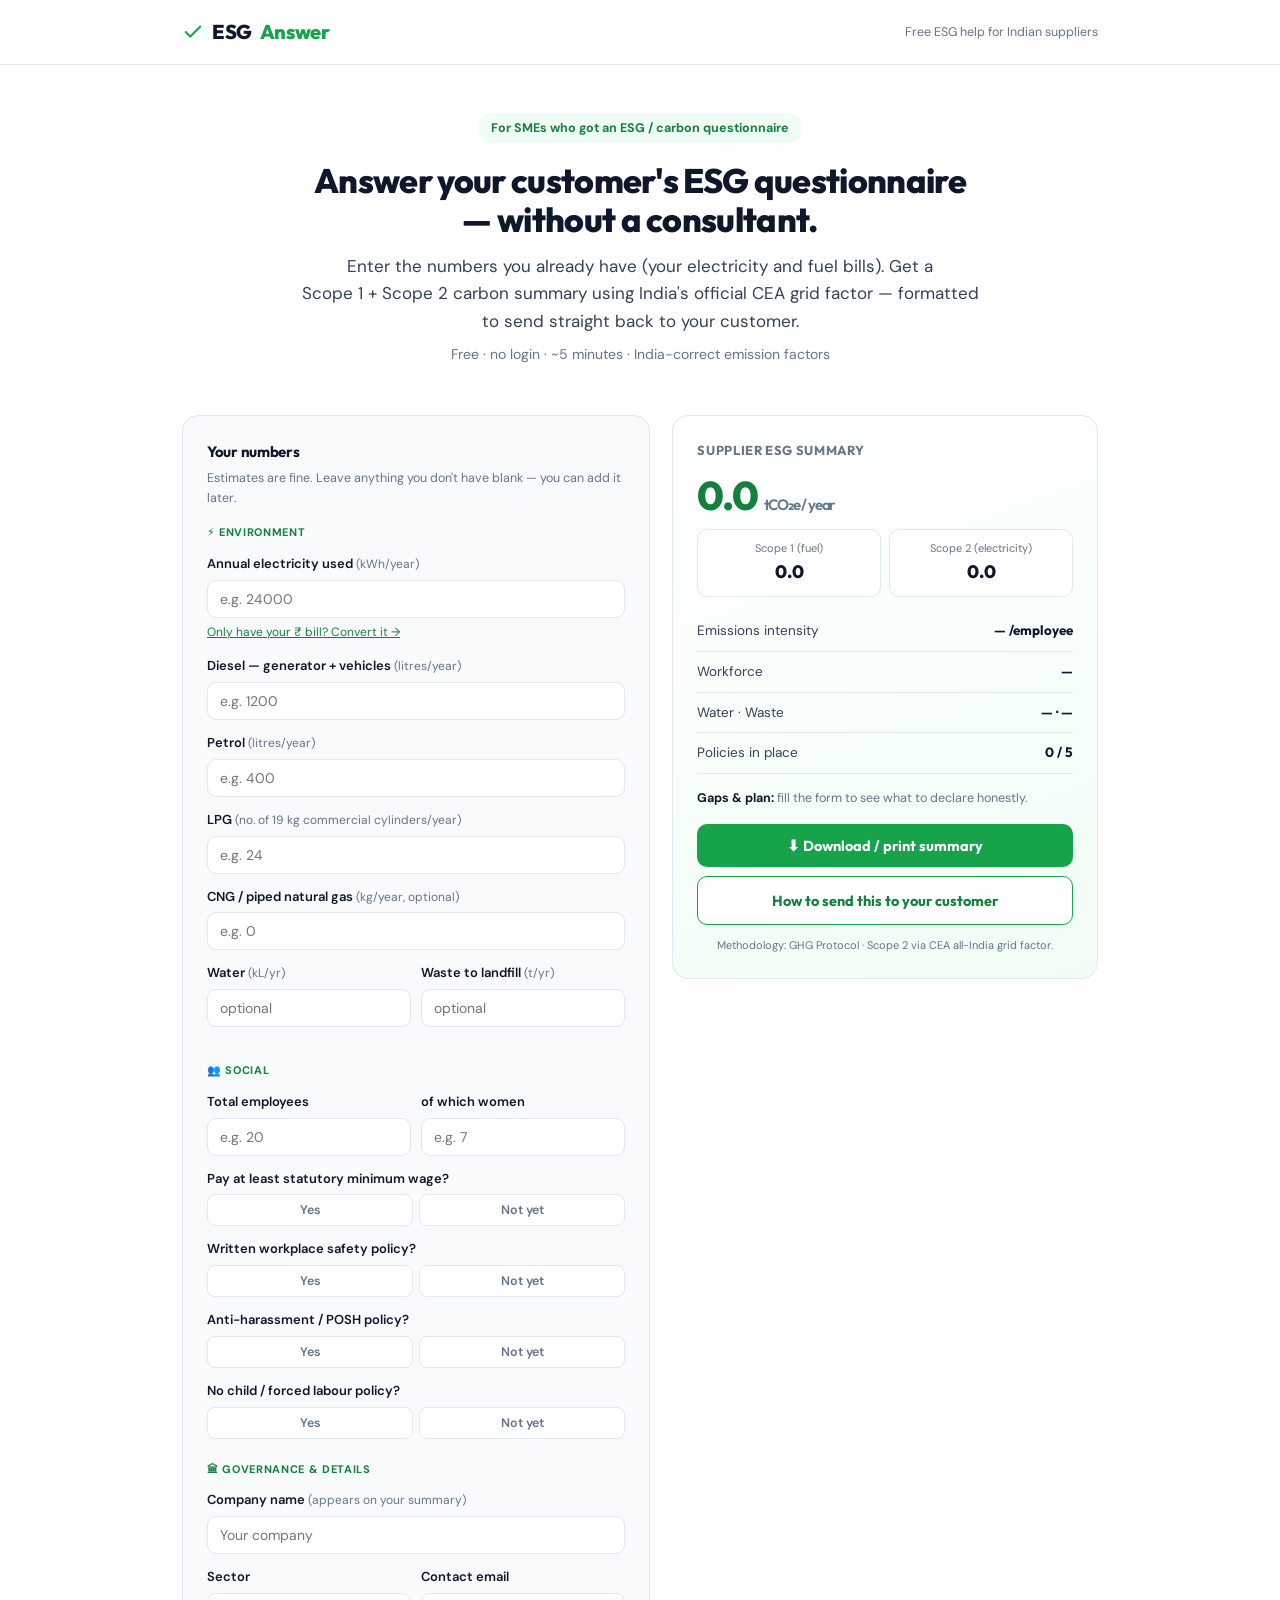
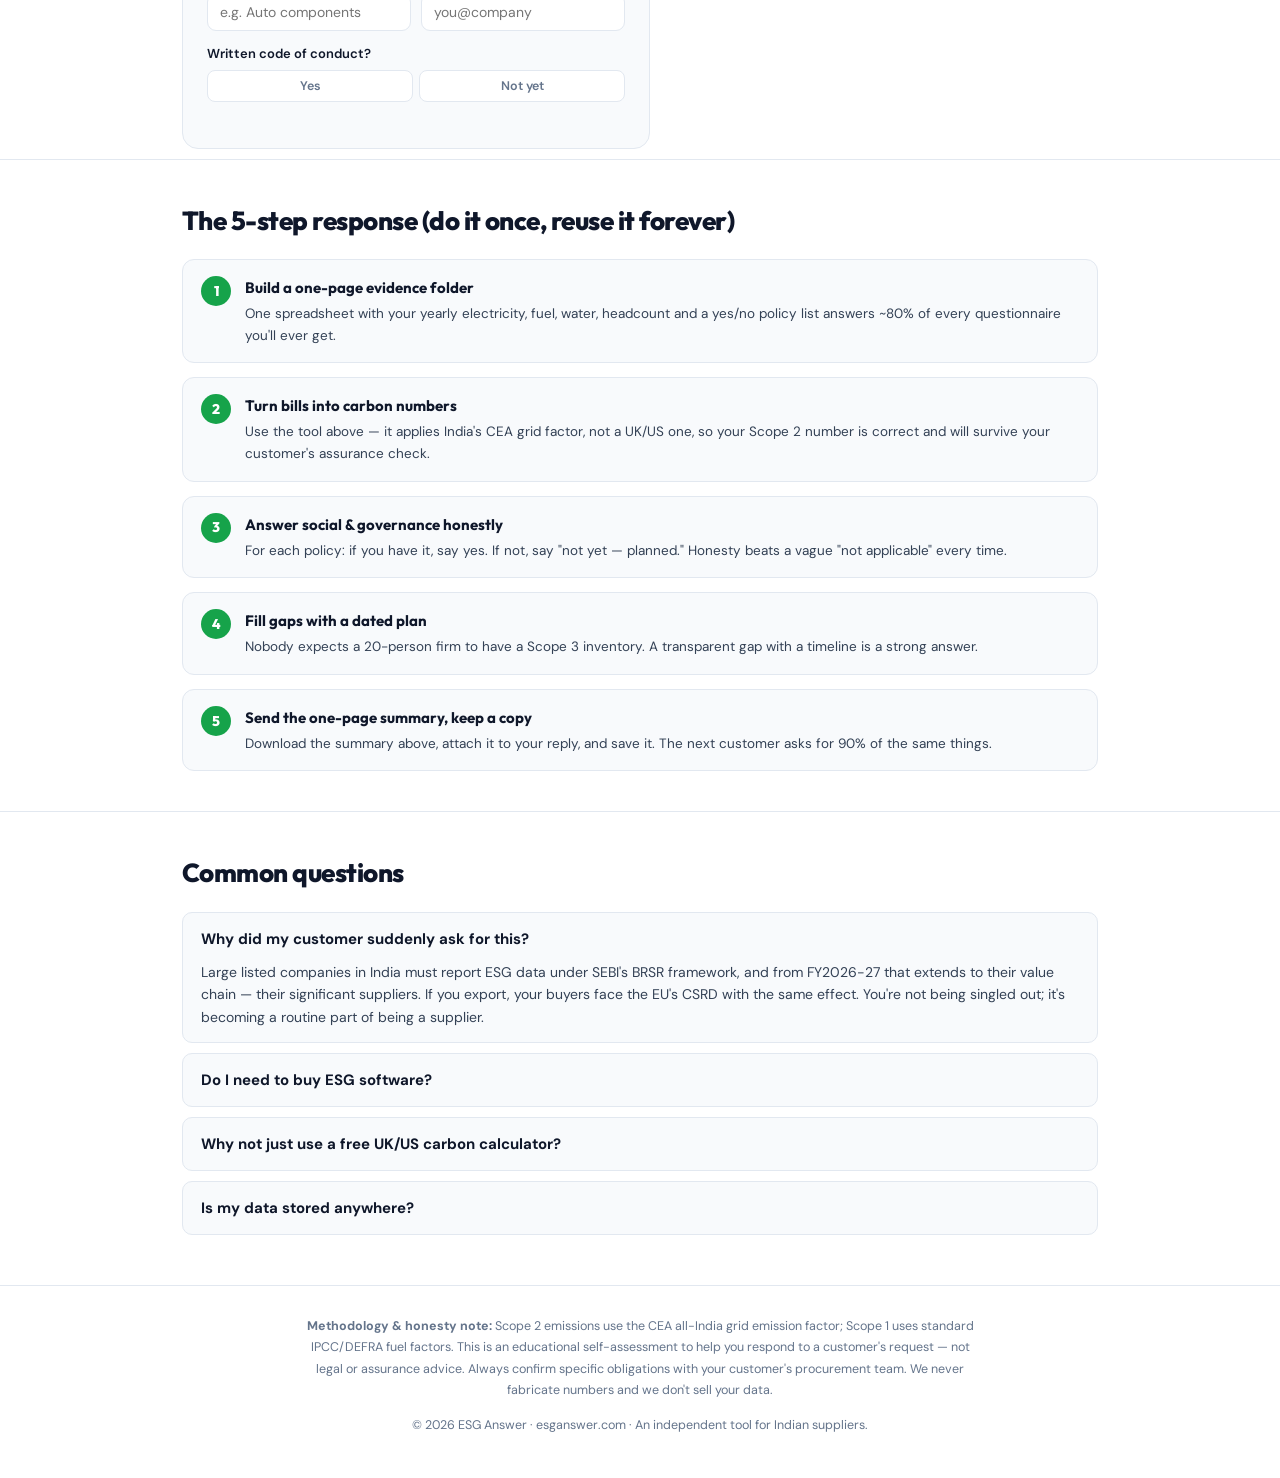
==== index.html @ 6f4e15c7 "Initial commit: Supplier ESG Self-Check tool + planning docs Self-contained static tool (index.html)" ====
<!DOCTYPE html>
<html lang="en">
<head>
<meta charset="UTF-8">
<meta name="viewport" content="width=device-width, initial-scale=1.0">
<title>Supplier ESG Self-Check — Free Carbon &amp; ESG Tool for Indian Suppliers | ESG Answer</title>
<meta name="description" content="Got an ESG questionnaire from a customer? Free tool for Indian SMEs: turn your electricity &amp; fuel bills into a Scope 1 + Scope 2 carbon summary using India's CEA grid factor — ready to send back. No login.">
<meta name="robots" content="index,follow">
<link rel="canonical" href="https://esganswer.com/">
<meta property="og:type" content="website">
<meta property="og:title" content="Supplier ESG Self-Check — free tool for Indian suppliers">
<meta property="og:description" content="Turn your bills into a customer-ready ESG/carbon summary in 5 minutes. India-correct factors.">
<meta property="og:url" content="https://esganswer.com/">
<link rel="preconnect" href="https://fonts.googleapis.com">
<link rel="preconnect" href="https://fonts.gstatic.com" crossorigin>
<link href="https://fonts.googleapis.com/css2?family=DM+Sans:wght@400;500;600;700&family=Outfit:wght@600;700;800&display=swap" rel="stylesheet">
<style>
:root{
  --green:#16a34a; --green-d:#15803d; --ink:#0f172a; --body:#334155; --muted:#64748b;
  --bg:#ffffff; --card:#f8fafc; --border:#e2e8f0; --green-light:#f0fdf4;
}
*{box-sizing:border-box}
body{margin:0;font-family:'DM Sans',system-ui,sans-serif;color:var(--body);background:var(--bg);line-height:1.6;-webkit-font-smoothing:antialiased}
h1,h2,h3,.brand{font-family:'Outfit',sans-serif;color:var(--ink);letter-spacing:-0.02em}
a{color:var(--green-d)}
.wrap{max-width:960px;margin:0 auto;padding:0 22px}

/* header */
header.site{border-bottom:1px solid var(--border);padding:16px 0;position:sticky;top:0;background:rgba(255,255,255,.92);backdrop-filter:blur(8px);z-index:10}
.site .wrap{display:flex;align-items:center;justify-content:space-between}
.brand{font-size:20px;font-weight:800;color:var(--ink);text-decoration:none;display:flex;align-items:center;gap:8px}
.brand svg{color:var(--green)}
.brand span{color:var(--green)}
.tagline{font-size:12.5px;color:var(--muted)}

/* hero */
.hero{padding:48px 0 12px;text-align:center}
.hero h1{font-size:34px;font-weight:800;line-height:1.15;margin:0 0 14px}
.hero p{font-size:17px;color:var(--body);max-width:680px;margin:0 auto 8px}
.hero .sub{font-size:14px;color:var(--muted)}
.pill{display:inline-block;background:var(--green-light);color:var(--green-d);font-size:12.5px;font-weight:700;padding:5px 13px;border-radius:99px;margin-bottom:18px}

/* calculator */
.calc{display:grid;grid-template-columns:1.1fr 1fr;gap:22px;margin:30px 0 10px;align-items:start}
.panel{background:var(--card);border:1px solid var(--border);border-radius:16px;padding:24px}
.panel h3{font-size:15px;font-weight:700;margin:0 0 4px}
.panel .hint{font-size:12.5px;color:var(--muted);margin:0 0 16px}
.fieldset{margin-bottom:22px}
.fieldset > .legend{font-size:11px;font-weight:700;text-transform:uppercase;letter-spacing:.06em;color:var(--green-d);margin-bottom:12px;display:flex;align-items:center;gap:7px}
.ig{margin-bottom:13px}
.ig label{display:block;font-size:13px;font-weight:600;color:var(--ink);margin-bottom:5px}
.ig .note{font-weight:400;color:var(--muted);font-size:12px}
.ig input[type=number],.ig input[type=text],.ig input[type=email],.ig select{width:100%;padding:9px 12px;border:1px solid var(--border);border-radius:9px;font-family:inherit;font-size:14px;background:#fff;color:var(--ink)}
.ig input:focus,.ig select:focus{outline:none;border-color:var(--green)}
.row2{display:grid;grid-template-columns:1fr 1fr;gap:10px}
.yn{display:flex;gap:6px}
.yn button{flex:1;padding:7px;border:1px solid var(--border);background:#fff;border-radius:8px;font-family:inherit;font-size:12.5px;font-weight:600;color:var(--muted);cursor:pointer}
.yn button.on{background:var(--green);border-color:var(--green);color:#fff}
.conv{font-size:12px;color:var(--green-d);cursor:pointer;text-decoration:underline;margin-top:4px;display:inline-block}
.conv-box{display:none;margin-top:8px;padding:11px;background:#fff;border:1px dashed var(--border);border-radius:9px}
.conv-box.open{display:block}

/* summary */
.summary{position:sticky;top:84px;background:linear-gradient(160deg,#ffffff,#f0fdf4);border:1px solid var(--border);border-radius:16px;padding:24px}
.summary h3{font-size:13px;text-transform:uppercase;letter-spacing:.05em;color:var(--muted);margin:0 0 14px;font-weight:700}
.big-num{font-family:'Outfit';font-size:40px;font-weight:800;color:var(--green-d);line-height:1;letter-spacing:-.03em}
.big-num small{font-size:15px;color:var(--muted);font-weight:600}
.sline{display:flex;justify-content:space-between;align-items:baseline;padding:9px 0;border-bottom:1px solid var(--border);font-size:13.5px}
.sline:last-of-type{border-bottom:none}
.sline .v{font-family:'Outfit';font-weight:700;color:var(--ink)}
.scope-split{display:flex;gap:8px;margin:14px 0}
.scope-split>div{flex:1;background:#fff;border:1px solid var(--border);border-radius:10px;padding:10px;text-align:center}
.scope-split .lab{font-size:11px;color:var(--muted)}
.scope-split .v{font-family:'Outfit';font-weight:800;font-size:18px;color:var(--ink)}
.btn{display:block;width:100%;text-align:center;padding:12px;background:var(--green);color:#fff;border:none;border-radius:10px;font-family:'Outfit';font-weight:700;font-size:14.5px;cursor:pointer;margin-top:16px;text-decoration:none}
.btn:hover{background:var(--green-d)}
.btn.secondary{background:#fff;color:var(--green-d);border:1px solid var(--green);margin-top:9px}
.gaps{margin-top:14px;font-size:12.5px;color:var(--muted)}
.gaps b{color:var(--ink)}

/* content sections */
section.block{padding:40px 0;border-top:1px solid var(--border)}
section.block h2{font-size:26px;font-weight:800;margin:0 0 18px}
.steps{display:grid;gap:14px}
.step{display:flex;gap:14px;background:var(--card);border:1px solid var(--border);border-radius:12px;padding:16px 18px}
.step .n{flex:none;width:30px;height:30px;border-radius:50%;background:var(--green);color:#fff;font-family:'Outfit';font-weight:800;display:flex;align-items:center;justify-content:center;font-size:14px}
.step h4{font-family:'Outfit';margin:0 0 3px;font-size:15px;color:var(--ink)}
.step p{margin:0;font-size:13.5px}
.faq details{border:1px solid var(--border);border-radius:10px;padding:14px 18px;margin-bottom:10px;background:var(--card)}
.faq summary{font-weight:700;color:var(--ink);cursor:pointer;font-size:15px;list-style:none}
.faq summary::-webkit-details-marker{display:none}
.faq details p{margin:10px 0 0;font-size:14px}
footer{border-top:1px solid var(--border);padding:30px 0;font-size:12.5px;color:var(--muted);text-align:center}
footer .method{max-width:680px;margin:0 auto 14px;line-height:1.7}

@media(max-width:780px){.calc{grid-template-columns:1fr}.summary{position:static}.hero h1{font-size:26px}}
@media print{
  header.site,.hero,.panel,section.block,footer .trustlinks,.btn{display:none!important}
  .summary{position:static;border:none;background:#fff;padding:0}
  body{font-size:12px}
}
</style>
<script type="application/ld+json">
{"@context":"https://schema.org","@type":"WebApplication","name":"Supplier ESG Self-Check","applicationCategory":"BusinessApplication","operatingSystem":"Web","offers":{"@type":"Offer","price":"0","priceCurrency":"INR"},"description":"Free tool for Indian SME suppliers to convert electricity and fuel use into a Scope 1 + Scope 2 carbon summary using India's CEA grid emission factor, formatted for BRSR value-chain and VSME questionnaires.","url":"https://esganswer.com/"}
</script>
<script type="application/ld+json">
{"@context":"https://schema.org","@type":"FAQPage","mainEntity":[
{"@type":"Question","name":"Why did my customer send me an ESG questionnaire?","acceptedAnswer":{"@type":"Answer","text":"Large listed companies in India must report ESG data under SEBI's BRSR framework, and from FY2026-27 this extends to their value chain — their major suppliers. Exporters face the same from EU CSRD rules. Your customer needs your data to complete their own report."}},
{"@type":"Question","name":"Do I need expensive software to respond?","acceptedAnswer":{"@type":"Answer","text":"No. Enterprise ESG platforms are built for the large company asking you, not for you answering. You need a few numbers from your bills, honest answers about your policies, and a clean one-page summary — which this free tool produces."}},
{"@type":"Question","name":"Why use an India-specific calculator?","acceptedAnswer":{"@type":"Answer","text":"India's electricity grid is roughly three times more carbon-intensive than the UK or US grid. Free Western calculators use their own grid factors and will understate your emissions by around 70 percent, producing a number your customer cannot use. This tool uses India's official CEA grid emission factor."}},
{"@type":"Question","name":"What if I do not have a policy the questionnaire asks for?","acceptedAnswer":{"@type":"Answer","text":"Say so honestly and add that you intend to create one. Procurement teams consistently rate a transparent 'not yet, but planned' above a vague 'not applicable'."}}
]}
</script>
</head>
<body>

<header class="site">
  <div class="wrap">
    <a href="/" class="brand">
      <svg width="22" height="22" viewBox="0 0 24 24" fill="none" stroke="currentColor" stroke-width="2.2" stroke-linecap="round" stroke-linejoin="round"><path d="M20 6 9 17l-5-5"/></svg>
      ESG<span>Answer</span>
    </a>
    <span class="tagline">Free ESG help for Indian suppliers</span>
  </div>
</header>

<main class="wrap">
  <div class="hero">
    <span class="pill">For SMEs who got an ESG / carbon questionnaire</span>
    <h1>Answer your customer's ESG questionnaire<br>— without a consultant.</h1>
    <p>Enter the numbers you already have (your electricity and fuel bills). Get a Scope&nbsp;1&nbsp;+&nbsp;Scope&nbsp;2 carbon summary using India's official CEA grid factor — formatted to send straight back to your customer.</p>
    <p class="sub">Free · no login · ~5 minutes · India-correct emission factors</p>
  </div>

  <div class="calc">
    <!-- INPUTS -->
    <div class="panel">
      <h3>Your numbers</h3>
      <p class="hint">Estimates are fine. Leave anything you don't have blank — you can add it later.</p>

      <div class="fieldset">
        <div class="legend">⚡ Environment</div>

        <div class="ig">
          <label>Annual electricity used <span class="note">(kWh/year)</span></label>
          <input type="number" id="elec" min="0" placeholder="e.g. 24000" oninput="calc()">
          <span class="conv" onclick="document.getElementById('elecConv').classList.toggle('open')">Only have your ₹ bill? Convert it →</span>
          <div class="conv-box" id="elecConv">
            <div class="row2">
              <div><label style="font-size:12px">Annual ₹ bill</label><input type="number" id="elecRs" min="0" placeholder="₹/year" oninput="convElec()"></div>
              <div><label style="font-size:12px">₹ per unit</label><input type="number" id="tariff" value="8" step="0.5" oninput="convElec()"></div>
            </div>
          </div>
        </div>

        <div class="ig"><label>Diesel — generator + vehicles <span class="note">(litres/year)</span></label><input type="number" id="diesel" min="0" placeholder="e.g. 1200" oninput="calc()"></div>
        <div class="ig"><label>Petrol <span class="note">(litres/year)</span></label><input type="number" id="petrol" min="0" placeholder="e.g. 400" oninput="calc()"></div>
        <div class="ig"><label>LPG <span class="note">(no. of 19&nbsp;kg commercial cylinders/year)</span></label><input type="number" id="lpgCyl" min="0" placeholder="e.g. 24" oninput="calc()"></div>
        <div class="ig"><label>CNG / piped natural gas <span class="note">(kg/year, optional)</span></label><input type="number" id="cng" min="0" placeholder="e.g. 0" oninput="calc()"></div>
        <div class="row2">
          <div class="ig"><label>Water <span class="note">(kL/yr)</span></label><input type="number" id="water" min="0" placeholder="optional" oninput="calc()"></div>
          <div class="ig"><label>Waste to landfill <span class="note">(t/yr)</span></label><input type="number" id="waste" min="0" placeholder="optional" oninput="calc()"></div>
        </div>
      </div>

      <div class="fieldset">
        <div class="legend">👥 Social</div>
        <div class="row2">
          <div class="ig"><label>Total employees</label><input type="number" id="emp" min="0" placeholder="e.g. 20" oninput="calc()"></div>
          <div class="ig"><label>of which women</label><input type="number" id="empW" min="0" placeholder="e.g. 7" oninput="calc()"></div>
        </div>
        <div class="ig"><label>Pay at least statutory minimum wage?</label><div class="yn" data-yn="minwage"><button type="button" data-v="1">Yes</button><button type="button" data-v="0">Not yet</button></div></div>
        <div class="ig"><label>Written workplace safety policy?</label><div class="yn" data-yn="safety"><button type="button" data-v="1">Yes</button><button type="button" data-v="0">Not yet</button></div></div>
        <div class="ig"><label>Anti-harassment / POSH policy?</label><div class="yn" data-yn="posh"><button type="button" data-v="1">Yes</button><button type="button" data-v="0">Not yet</button></div></div>
        <div class="ig"><label>No child / forced labour policy?</label><div class="yn" data-yn="child"><button type="button" data-v="1">Yes</button><button type="button" data-v="0">Not yet</button></div></div>
      </div>

      <div class="fieldset">
        <div class="legend">🏛 Governance &amp; details</div>
        <div class="ig"><label>Company name <span class="note">(appears on your summary)</span></label><input type="text" id="company" placeholder="Your company" oninput="calc()"></div>
        <div class="row2">
          <div class="ig"><label>Sector</label><input type="text" id="sector" placeholder="e.g. Auto components" oninput="calc()"></div>
          <div class="ig"><label>Contact email</label><input type="email" id="contact" placeholder="you@company" oninput="calc()"></div>
        </div>
        <div class="ig"><label>Written code of conduct?</label><div class="yn" data-yn="coc"><button type="button" data-v="1">Yes</button><button type="button" data-v="0">Not yet</button></div></div>
      </div>
    </div>

    <!-- SUMMARY -->
    <div class="summary" id="summaryCard">
      <h3>Supplier ESG Summary</h3>
      <div class="big-num"><span id="totalT">0.0</span> <small>tCO₂e / year</small></div>
      <div class="scope-split">
        <div><div class="lab">Scope 1 (fuel)</div><div class="v" id="s1">0.0</div></div>
        <div><div class="lab">Scope 2 (electricity)</div><div class="v" id="s2">0.0</div></div>
      </div>
      <div class="sline"><span>Emissions intensity</span><span class="v"><span id="intensity">—</span> /employee</span></div>
      <div class="sline"><span>Workforce</span><span class="v" id="wf">—</span></div>
      <div class="sline"><span>Water · Waste</span><span class="v" id="ww">—</span></div>
      <div class="sline"><span>Policies in place</span><span class="v" id="polcount">0 / 5</span></div>
      <div class="gaps" id="gapsBox"><b>Gaps &amp; plan:</b> fill the form to see what to declare honestly.</div>
      <button class="btn" onclick="window.print()">⬇ Download / print summary</button>
      <a class="btn secondary" href="#how">How to send this to your customer</a>
      <p style="font-size:11px;color:var(--muted);margin:12px 0 0;text-align:center">Methodology: GHG Protocol · Scope 2 via CEA all-India grid factor.</p>
    </div>
  </div>
</main>

<section class="block" id="how">
  <div class="wrap">
    <h2>The 5-step response (do it once, reuse it forever)</h2>
    <div class="steps">
      <div class="step"><div class="n">1</div><div><h4>Build a one-page evidence folder</h4><p>One spreadsheet with your yearly electricity, fuel, water, headcount and a yes/no policy list answers ~80% of every questionnaire you'll ever get.</p></div></div>
      <div class="step"><div class="n">2</div><div><h4>Turn bills into carbon numbers</h4><p>Use the tool above — it applies India's CEA grid factor, not a UK/US one, so your Scope 2 number is correct and will survive your customer's assurance check.</p></div></div>
      <div class="step"><div class="n">3</div><div><h4>Answer social &amp; governance honestly</h4><p>For each policy: if you have it, say yes. If not, say "not yet — planned." Honesty beats a vague "not applicable" every time.</p></div></div>
      <div class="step"><div class="n">4</div><div><h4>Fill gaps with a dated plan</h4><p>Nobody expects a 20-person firm to have a Scope 3 inventory. A transparent gap with a timeline is a strong answer.</p></div></div>
      <div class="step"><div class="n">5</div><div><h4>Send the one-page summary, keep a copy</h4><p>Download the summary above, attach it to your reply, and save it. The next customer asks for 90% of the same things.</p></div></div>
    </div>
  </div>
</section>

<section class="block">
  <div class="wrap faq">
    <h2>Common questions</h2>
    <details open><summary>Why did my customer suddenly ask for this?</summary><p>Large listed companies in India must report ESG data under SEBI's BRSR framework, and from FY2026-27 that extends to their value chain — their significant suppliers. If you export, your buyers face the EU's CSRD with the same effect. You're not being singled out; it's becoming a routine part of being a supplier.</p></details>
    <details><summary>Do I need to buy ESG software?</summary><p>No. The expensive platforms are built for the large company doing the asking. To <em>answer</em>, you need your real numbers, honest policy answers, and a clean summary — exactly what this free tool gives you.</p></details>
    <details><summary>Why not just use a free UK/US carbon calculator?</summary><p>India's grid is ~3× more carbon-intensive (~0.71 kg CO₂/kWh vs ~0.2). A Western tool understates your footprint by ~70% and gives your customer a number they can't use. This tool uses India's official CEA grid emission factor.</p></details>
    <details><summary>Is my data stored anywhere?</summary><p>No. Everything is calculated in your browser. Nothing you type here is sent to a server or saved.</p></details>
  </div>
</section>

<footer>
  <p class="method">
    <b>Methodology &amp; honesty note:</b> Scope&nbsp;2 emissions use the CEA all-India grid emission factor; Scope&nbsp;1 uses standard IPCC/DEFRA fuel factors. This is an educational self-assessment to help you respond to a customer's request — not legal or assurance advice. Always confirm specific obligations with your customer's procurement team. We never fabricate numbers and we don't sell your data.
  </p>
  <p>© 2026 ESG Answer · esganswer.com · An independent tool for Indian suppliers.</p>
</footer>

<script>
// ===== Emission factors (kg CO2e per unit) =====
// VERIFY before launch: update EF.elec to the exact CEA CO2 Baseline Database V21 (FY2024-25) value.
var EF = { elec:0.71, diesel:2.68, petrol:2.31, lpg:2.98, cng:2.69 };
var LPG_KG_PER_CYL = 19;

var YN = { minwage:null, safety:null, posh:null, child:null, coc:null };

// wire yes/no buttons
document.querySelectorAll('.yn').forEach(function(grp){
  var key = grp.getAttribute('data-yn');
  grp.querySelectorAll('button').forEach(function(b){
    b.addEventListener('click', function(){
      grp.querySelectorAll('button').forEach(function(x){x.classList.remove('on')});
      b.classList.add('on');
      YN[key] = b.getAttribute('data-v') === '1';
      calc();
    });
  });
});

function num(id){ var v = parseFloat(document.getElementById(id).value); return isNaN(v)||v<0 ? 0 : v; }
function fmt(n){ return n.toLocaleString('en-IN',{maximumFractionDigits:1,minimumFractionDigits:1}); }

function convElec(){
  var rs = num('elecRs'), tariff = parseFloat(document.getElementById('tariff').value)||8;
  if(rs>0){ document.getElementById('elec').value = Math.round(rs/tariff); }
  calc();
}

function calc(){
  var elec = num('elec');
  var diesel = num('diesel'), petrol = num('petrol');
  var lpg = num('lpgCyl')*LPG_KG_PER_CYL, cng = num('cng');
  var emp = num('emp'), empW = num('empW');
  var water = num('water'), waste = num('waste');

  var s2 = elec*EF.elec/1000;                       // tonnes
  var s1 = (diesel*EF.diesel + petrol*EF.petrol + lpg*EF.lpg + cng*EF.cng)/1000;
  var total = s1+s2;

  document.getElementById('s1').textContent = fmt(s1);
  document.getElementById('s2').textContent = fmt(s2);
  document.getElementById('totalT').textContent = fmt(total);
  document.getElementById('intensity').textContent = emp>0 ? fmt(total/emp) : '—';
  document.getElementById('wf').textContent = emp>0 ? (emp + (empW>0? ' ('+Math.round(empW/emp*100)+'% women)':'')) : '—';
  document.getElementById('ww').textContent = (water>0?water+' kL':'—') + ' · ' + (waste>0?waste+' t':'—');

  // policies
  var polKeys=['minwage','safety','posh','child','coc'];
  var yes = polKeys.filter(function(k){return YN[k]===true;}).length;
  document.getElementById('polcount').textContent = yes+' / 5';

  // gaps & plan — auto from "Not yet" answers
  var labels={minwage:'Confirm minimum-wage compliance',safety:'Workplace safety policy',posh:'Anti-harassment (POSH) policy',child:'No child/forced labour policy',coc:'Code of conduct'};
  var gaps = polKeys.filter(function(k){return YN[k]===false;}).map(function(k){return labels[k];});
  if(total>0 && emp>0) gaps.push('Scope 3 (supply-chain) emissions not yet measured');
  var g = document.getElementById('gapsBox');
  if(gaps.length){ g.innerHTML='<b>Gaps &amp; plan (declare honestly):</b> '+gaps.map(function(x){return x+' — <i>planned</i>';}).join('; ')+'.'; }
  else { g.innerHTML='<b>Gaps &amp; plan:</b> fill the form to see what to declare honestly.'; }
}
calc();
</script>
</body>
</html>
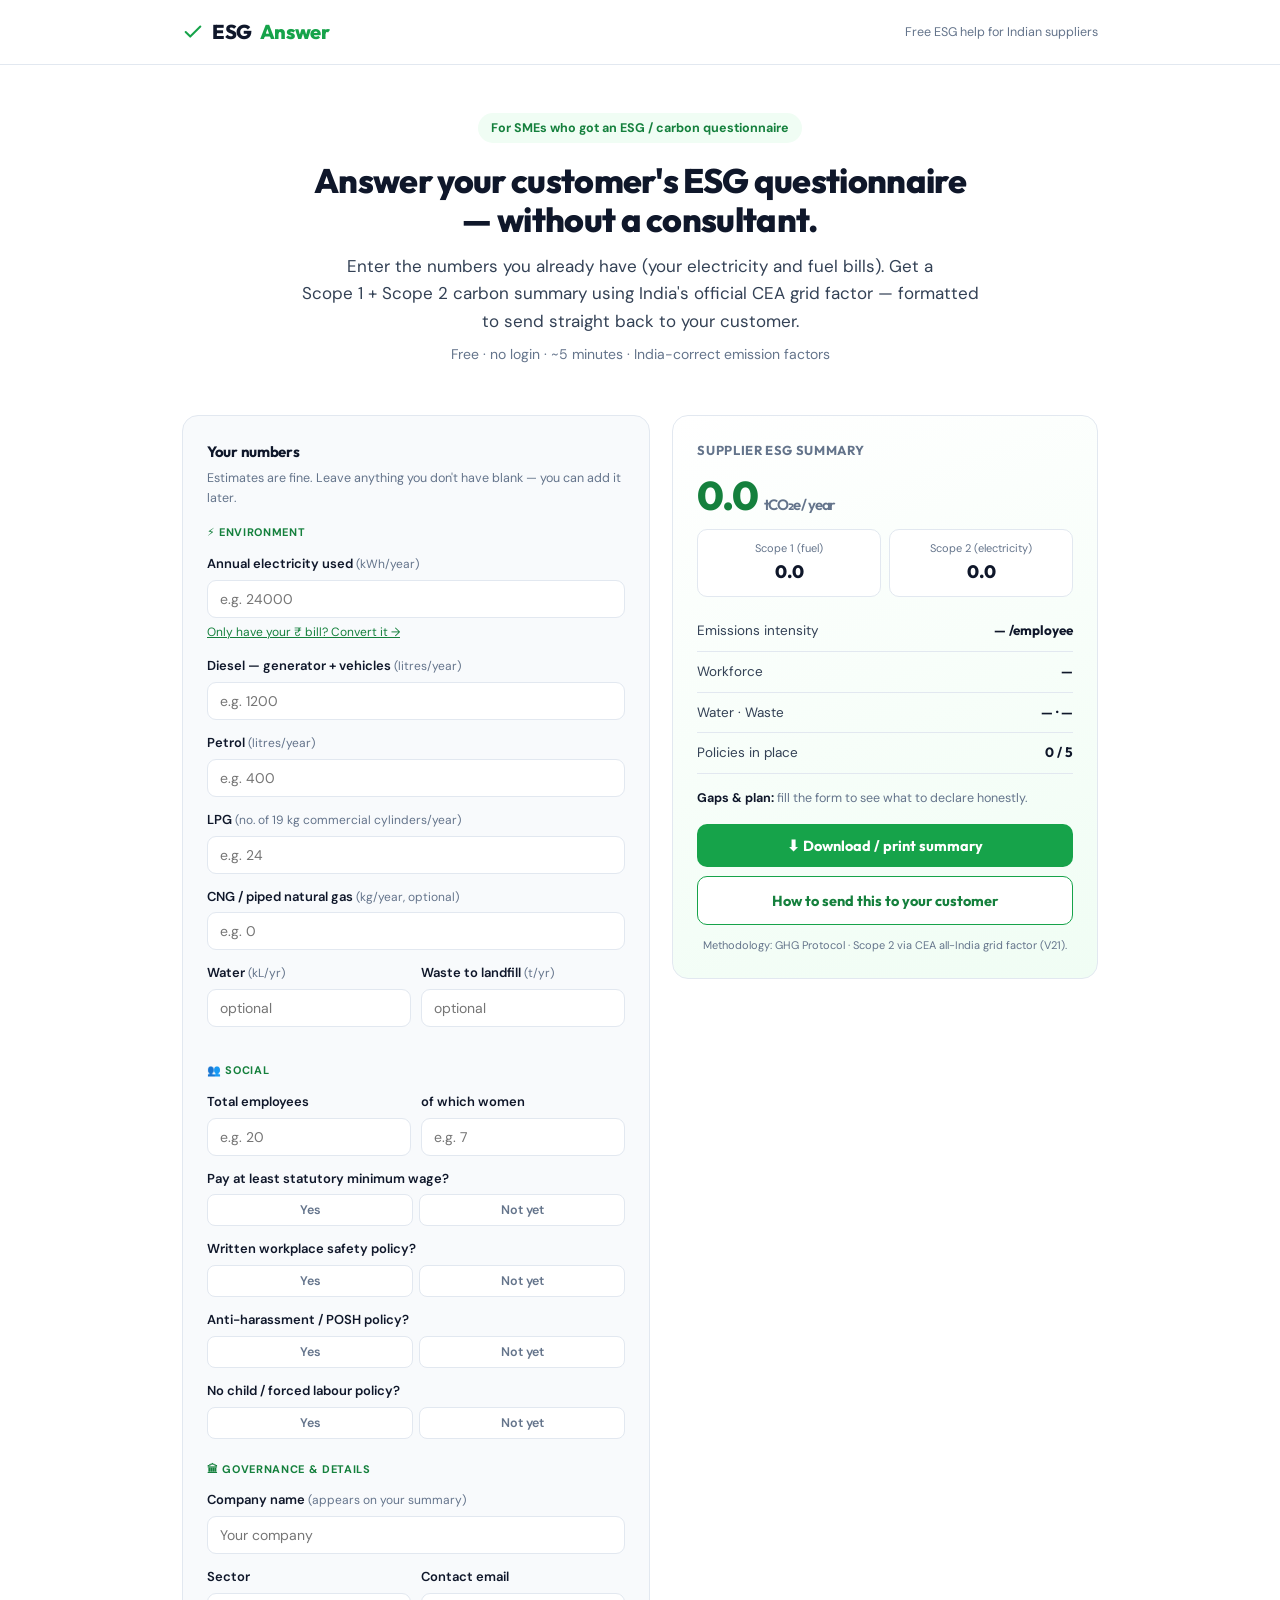
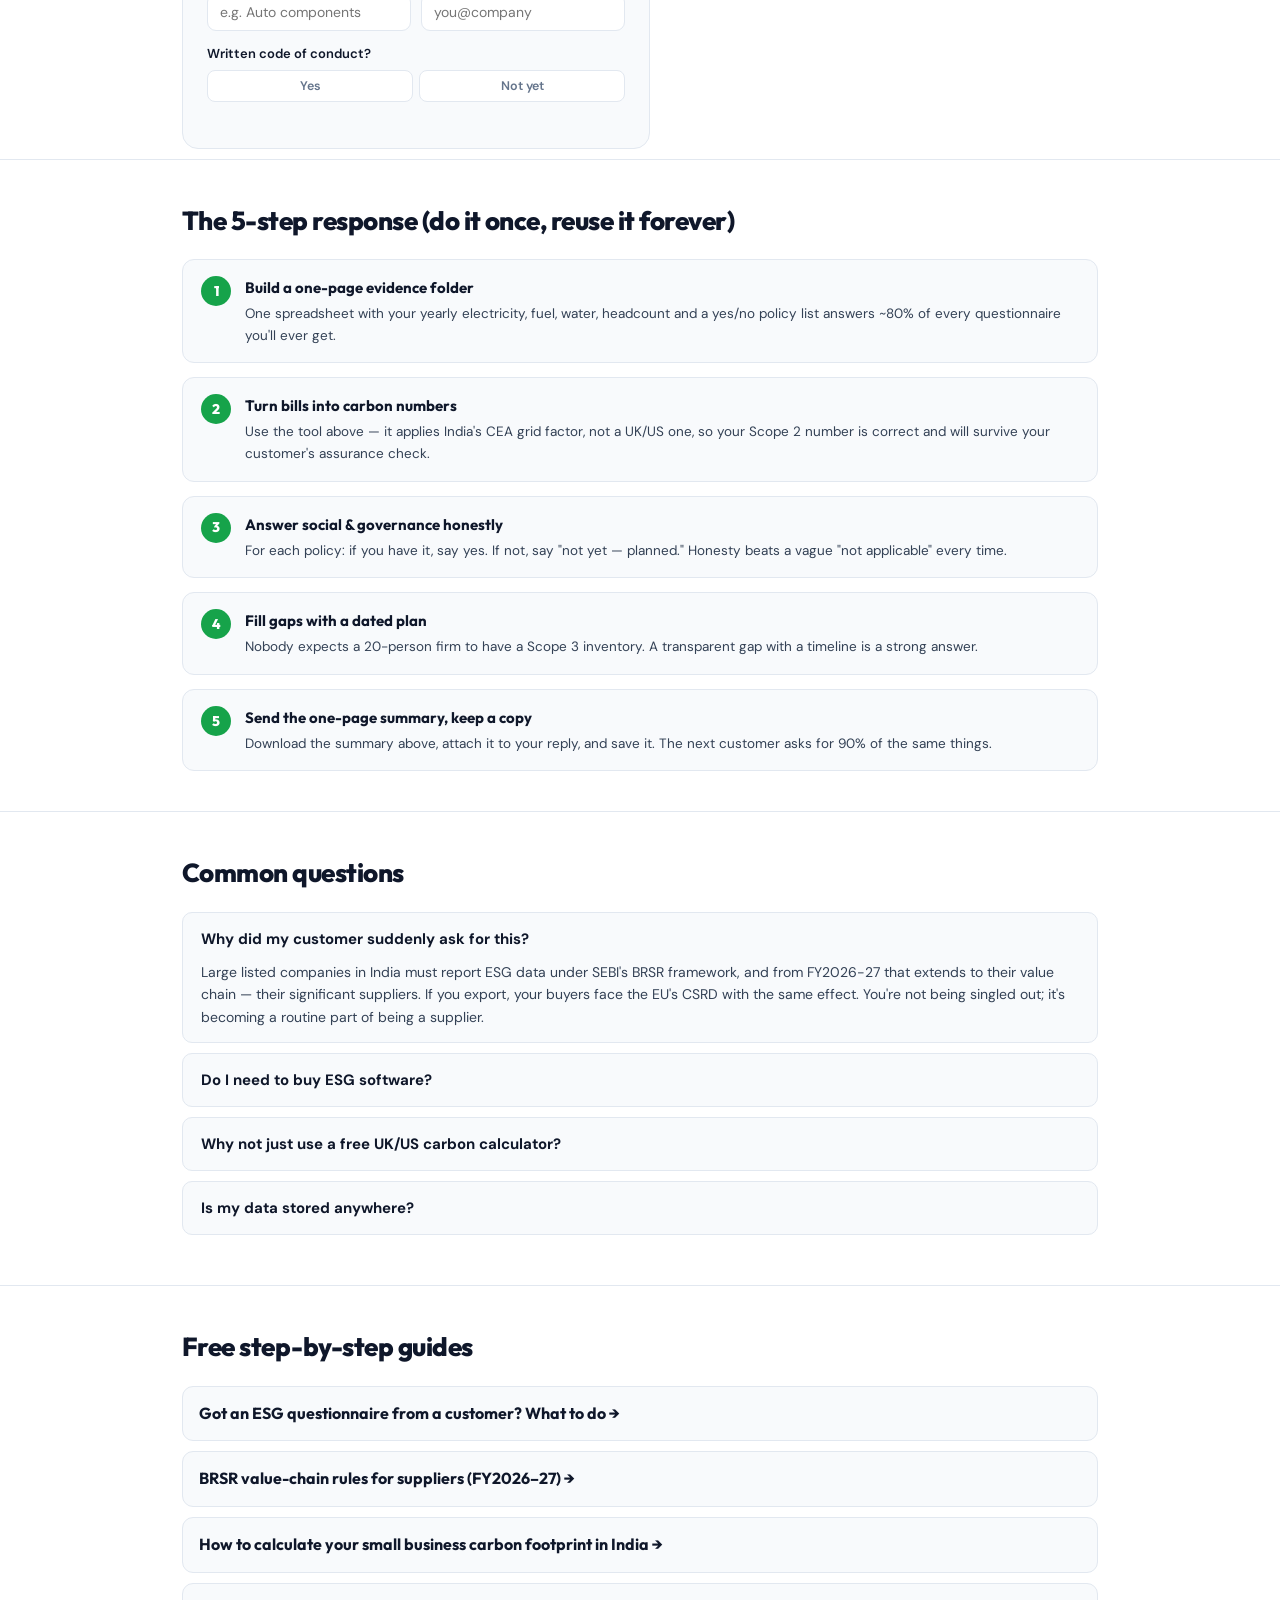
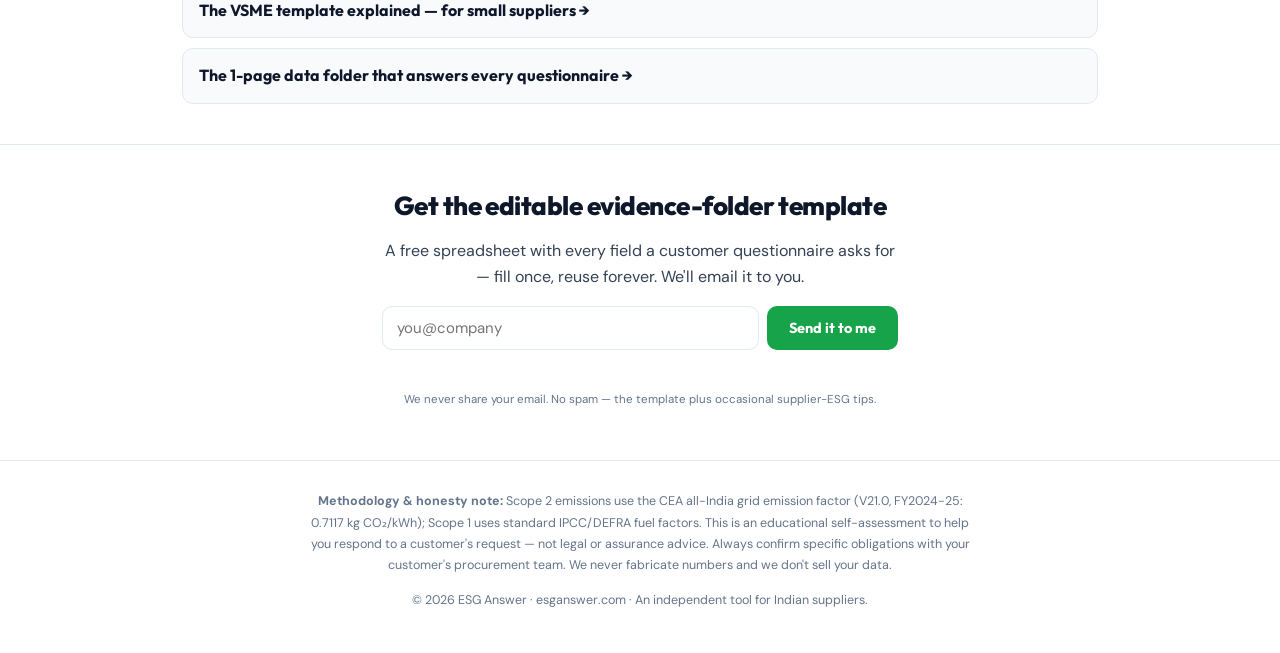
==== commit b52ac1cd: "Verify CEA factor + add 5-article content cluster, SEO, lead capture - Verified Scope 2 grid factor " ====
--- a/index.html
+++ b/index.html
@@ -201,7 +201,7 @@
       <div class="gaps" id="gapsBox"><b>Gaps &amp; plan:</b> fill the form to see what to declare honestly.</div>
       <button class="btn" onclick="window.print()">⬇ Download / print summary</button>
       <a class="btn secondary" href="#how">How to send this to your customer</a>
-      <p style="font-size:11px;color:var(--muted);margin:12px 0 0;text-align:center">Methodology: GHG Protocol · Scope 2 via CEA all-India grid factor.</p>
+      <p style="font-size:11px;color:var(--muted);margin:12px 0 0;text-align:center">Methodology: GHG Protocol · Scope 2 via CEA all-India grid factor (V21).</p>
     </div>
   </div>
 </main>
@@ -224,22 +224,50 @@
     <h2>Common questions</h2>
     <details open><summary>Why did my customer suddenly ask for this?</summary><p>Large listed companies in India must report ESG data under SEBI's BRSR framework, and from FY2026-27 that extends to their value chain — their significant suppliers. If you export, your buyers face the EU's CSRD with the same effect. You're not being singled out; it's becoming a routine part of being a supplier.</p></details>
     <details><summary>Do I need to buy ESG software?</summary><p>No. The expensive platforms are built for the large company doing the asking. To <em>answer</em>, you need your real numbers, honest policy answers, and a clean summary — exactly what this free tool gives you.</p></details>
-    <details><summary>Why not just use a free UK/US carbon calculator?</summary><p>India's grid is ~3× more carbon-intensive (~0.71 kg CO₂/kWh vs ~0.2). A Western tool understates your footprint by ~70% and gives your customer a number they can't use. This tool uses India's official CEA grid emission factor.</p></details>
+    <details><summary>Why not just use a free UK/US carbon calculator?</summary><p>India's grid is ~3× more carbon-intensive (0.7117 kg CO₂/kWh per CEA V21, vs ~0.2). A Western tool understates your footprint by ~70% and gives your customer a number they can't use. This tool uses India's official CEA grid emission factor.</p></details>
     <details><summary>Is my data stored anywhere?</summary><p>No. Everything is calculated in your browser. Nothing you type here is sent to a server or saved.</p></details>
+  </div>
+</section>
+
+<section class="block">
+  <div class="wrap">
+    <h2>Free step-by-step guides</h2>
+    <div style="display:grid;gap:10px;margin-top:6px">
+      <a href="/got-an-esg-questionnaire/" style="padding:14px 16px;background:var(--card);border:1px solid var(--border);border-radius:11px;text-decoration:none;color:var(--ink);font-family:'Outfit';font-weight:700">Got an ESG questionnaire from a customer? What to do →</a>
+      <a href="/brsr-value-chain-suppliers/" style="padding:14px 16px;background:var(--card);border:1px solid var(--border);border-radius:11px;text-decoration:none;color:var(--ink);font-family:'Outfit';font-weight:700">BRSR value-chain rules for suppliers (FY2026–27) →</a>
+      <a href="/calculate-carbon-footprint-small-business-india/" style="padding:14px 16px;background:var(--card);border:1px solid var(--border);border-radius:11px;text-decoration:none;color:var(--ink);font-family:'Outfit';font-weight:700">How to calculate your small business carbon footprint in India →</a>
+      <a href="/vsme-template-explained/" style="padding:14px 16px;background:var(--card);border:1px solid var(--border);border-radius:11px;text-decoration:none;color:var(--ink);font-family:'Outfit';font-weight:700">The VSME template explained — for small suppliers →</a>
+      <a href="/esg-evidence-folder-msme/" style="padding:14px 16px;background:var(--card);border:1px solid var(--border);border-radius:11px;text-decoration:none;color:var(--ink);font-family:'Outfit';font-weight:700">The 1-page data folder that answers every questionnaire →</a>
+    </div>
+  </div>
+</section>
+
+<section class="block" style="text-align:center">
+  <div class="wrap" style="max-width:560px">
+    <h2>Get the editable evidence-folder template</h2>
+    <p style="margin-top:-6px">A free spreadsheet with every field a customer questionnaire asks for — fill once, reuse forever. We'll email it to you.</p>
+    <form id="leadForm" onsubmit="return submitLead(event)" style="display:flex;gap:8px;justify-content:center;flex-wrap:wrap;margin-top:14px">
+      <input type="email" id="leadEmail" required placeholder="you@company" style="flex:1;min-width:220px;padding:11px 14px;border:1px solid var(--border);border-radius:10px;font-family:inherit;font-size:15px">
+      <button class="btn" type="submit" style="width:auto;margin:0;padding:11px 22px">Send it to me</button>
+    </form>
+    <p id="leadMsg" style="font-size:13px;color:var(--green-d);min-height:18px;margin-top:10px"></p>
+    <p style="font-size:11.5px;color:var(--muted)">We never share your email. No spam — the template plus occasional supplier-ESG tips.</p>
   </div>
 </section>
 
 <footer>
   <p class="method">
-    <b>Methodology &amp; honesty note:</b> Scope&nbsp;2 emissions use the CEA all-India grid emission factor; Scope&nbsp;1 uses standard IPCC/DEFRA fuel factors. This is an educational self-assessment to help you respond to a customer's request — not legal or assurance advice. Always confirm specific obligations with your customer's procurement team. We never fabricate numbers and we don't sell your data.
+    <b>Methodology &amp; honesty note:</b> Scope&nbsp;2 emissions use the CEA all-India grid emission factor (V21.0, FY2024-25: 0.7117 kg&nbsp;CO₂/kWh); Scope&nbsp;1 uses standard IPCC/DEFRA fuel factors. This is an educational self-assessment to help you respond to a customer's request — not legal or assurance advice. Always confirm specific obligations with your customer's procurement team. We never fabricate numbers and we don't sell your data.
   </p>
   <p>© 2026 ESG Answer · esganswer.com · An independent tool for Indian suppliers.</p>
 </footer>
 
 <script>
 // ===== Emission factors (kg CO2e per unit) =====
-// VERIFY before launch: update EF.elec to the exact CEA CO2 Baseline Database V21 (FY2024-25) value.
-var EF = { elec:0.71, diesel:2.68, petrol:2.31, lpg:2.98, cng:2.69 };
+// elec: CEA CO2 Baseline Database V21.0 (FY2024-25), all-India weighted-average grid EF
+//       = 0.7117 tCO2/MWh = 0.7117 kg CO2/kWh. Source: cea.nic.in (published Nov 2025).
+//       Update annually when CEA publishes the next version.
+var EF = { elec:0.7117, diesel:2.68, petrol:2.31, lpg:2.98, cng:2.69 };
 var LPG_KG_PER_CYL = 19;
 
 var YN = { minwage:null, safety:null, posh:null, child:null, coc:null };
@@ -298,6 +326,23 @@
   else { g.innerHTML='<b>Gaps &amp; plan:</b> fill the form to see what to declare honestly.'; }
 }
 calc();
+
+// ===== Email capture =====
+// TODO before launch: paste your Formspree / Netlify Forms endpoint below to actually
+// receive emails. Until then, entries are kept in localStorage only (nothing is sent).
+var FORM_ENDPOINT = "";
+function submitLead(e){
+  e.preventDefault();
+  var em = document.getElementById('leadEmail').value;
+  if(FORM_ENDPOINT){
+    fetch(FORM_ENDPOINT,{method:'POST',headers:{'Content-Type':'application/json'},body:JSON.stringify({email:em,source:'esganswer-template'})}).catch(function(){});
+  } else {
+    try{ localStorage.setItem('esg_lead', em); }catch(_){}
+  }
+  document.getElementById('leadMsg').textContent = "Thanks — we'll send the template to " + em + " shortly.";
+  document.getElementById('leadForm').reset();
+  return false;
+}
 </script>
 </body>
 </html>
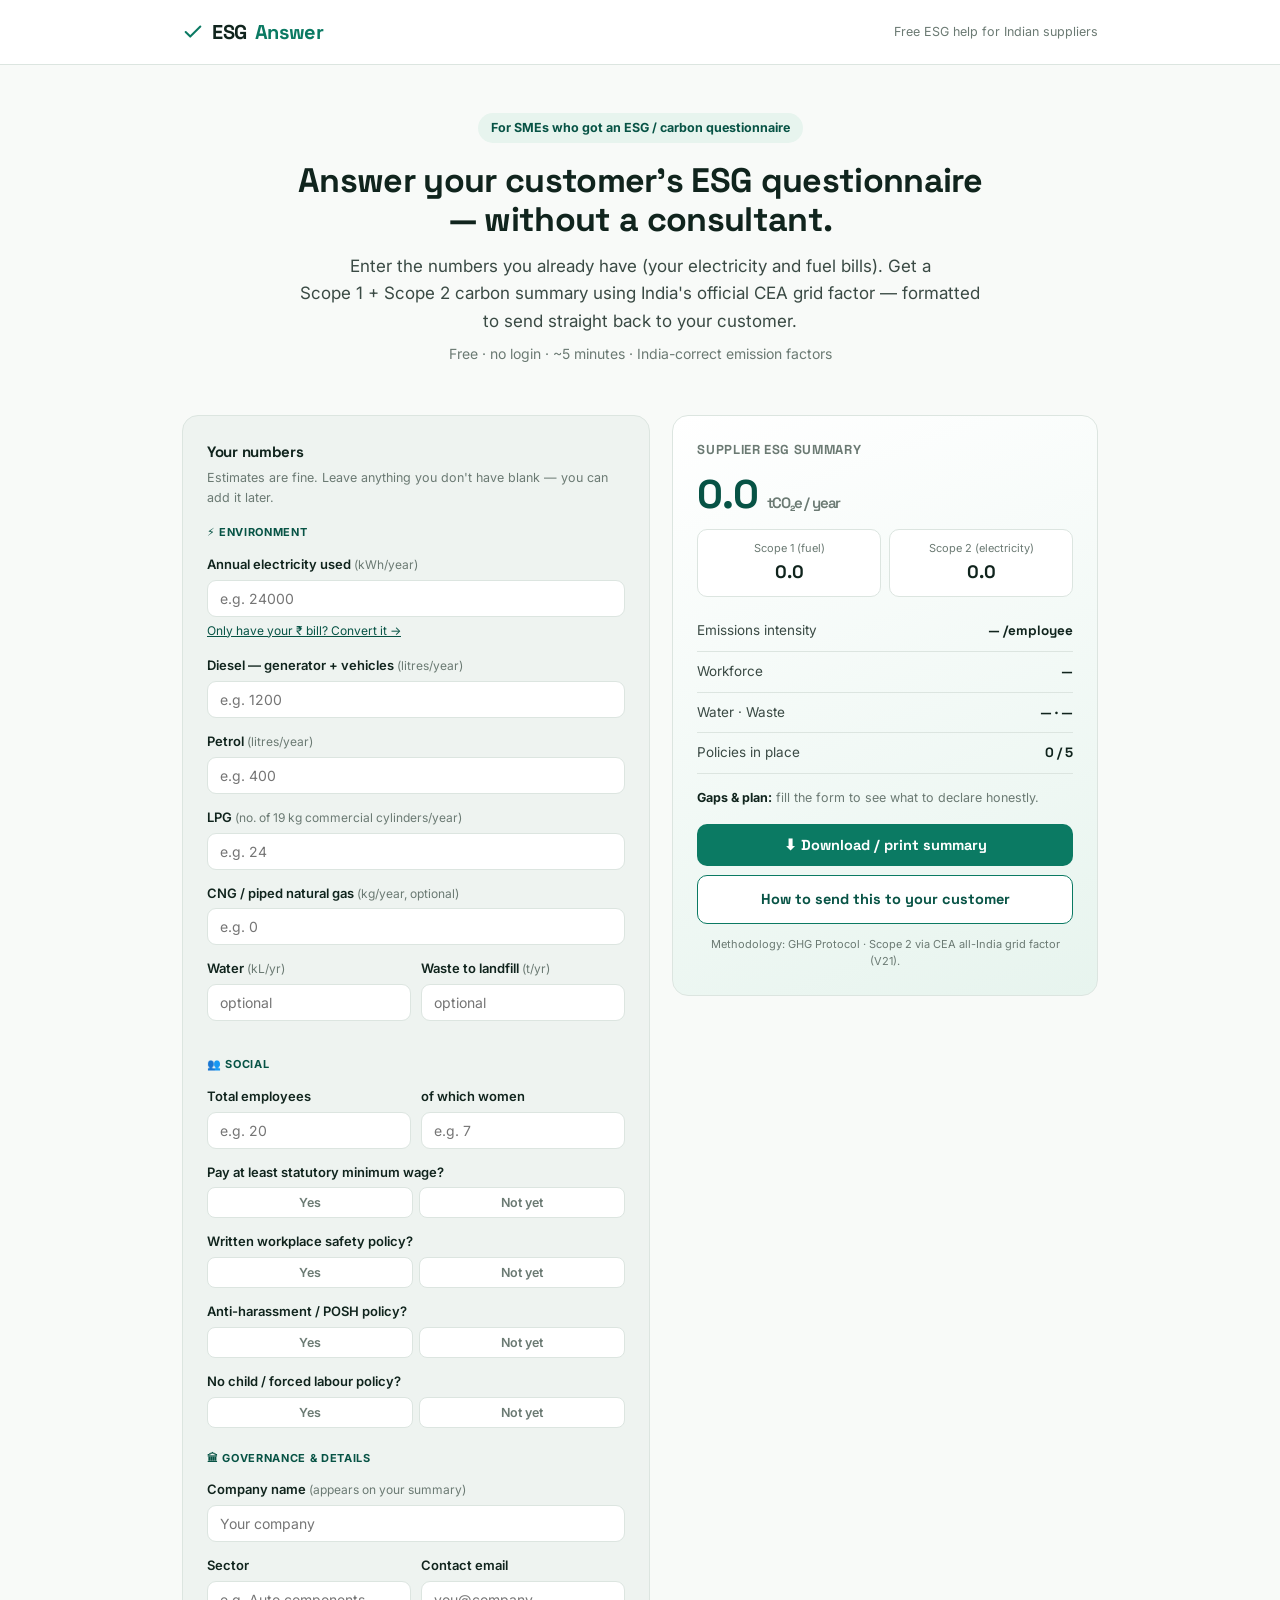
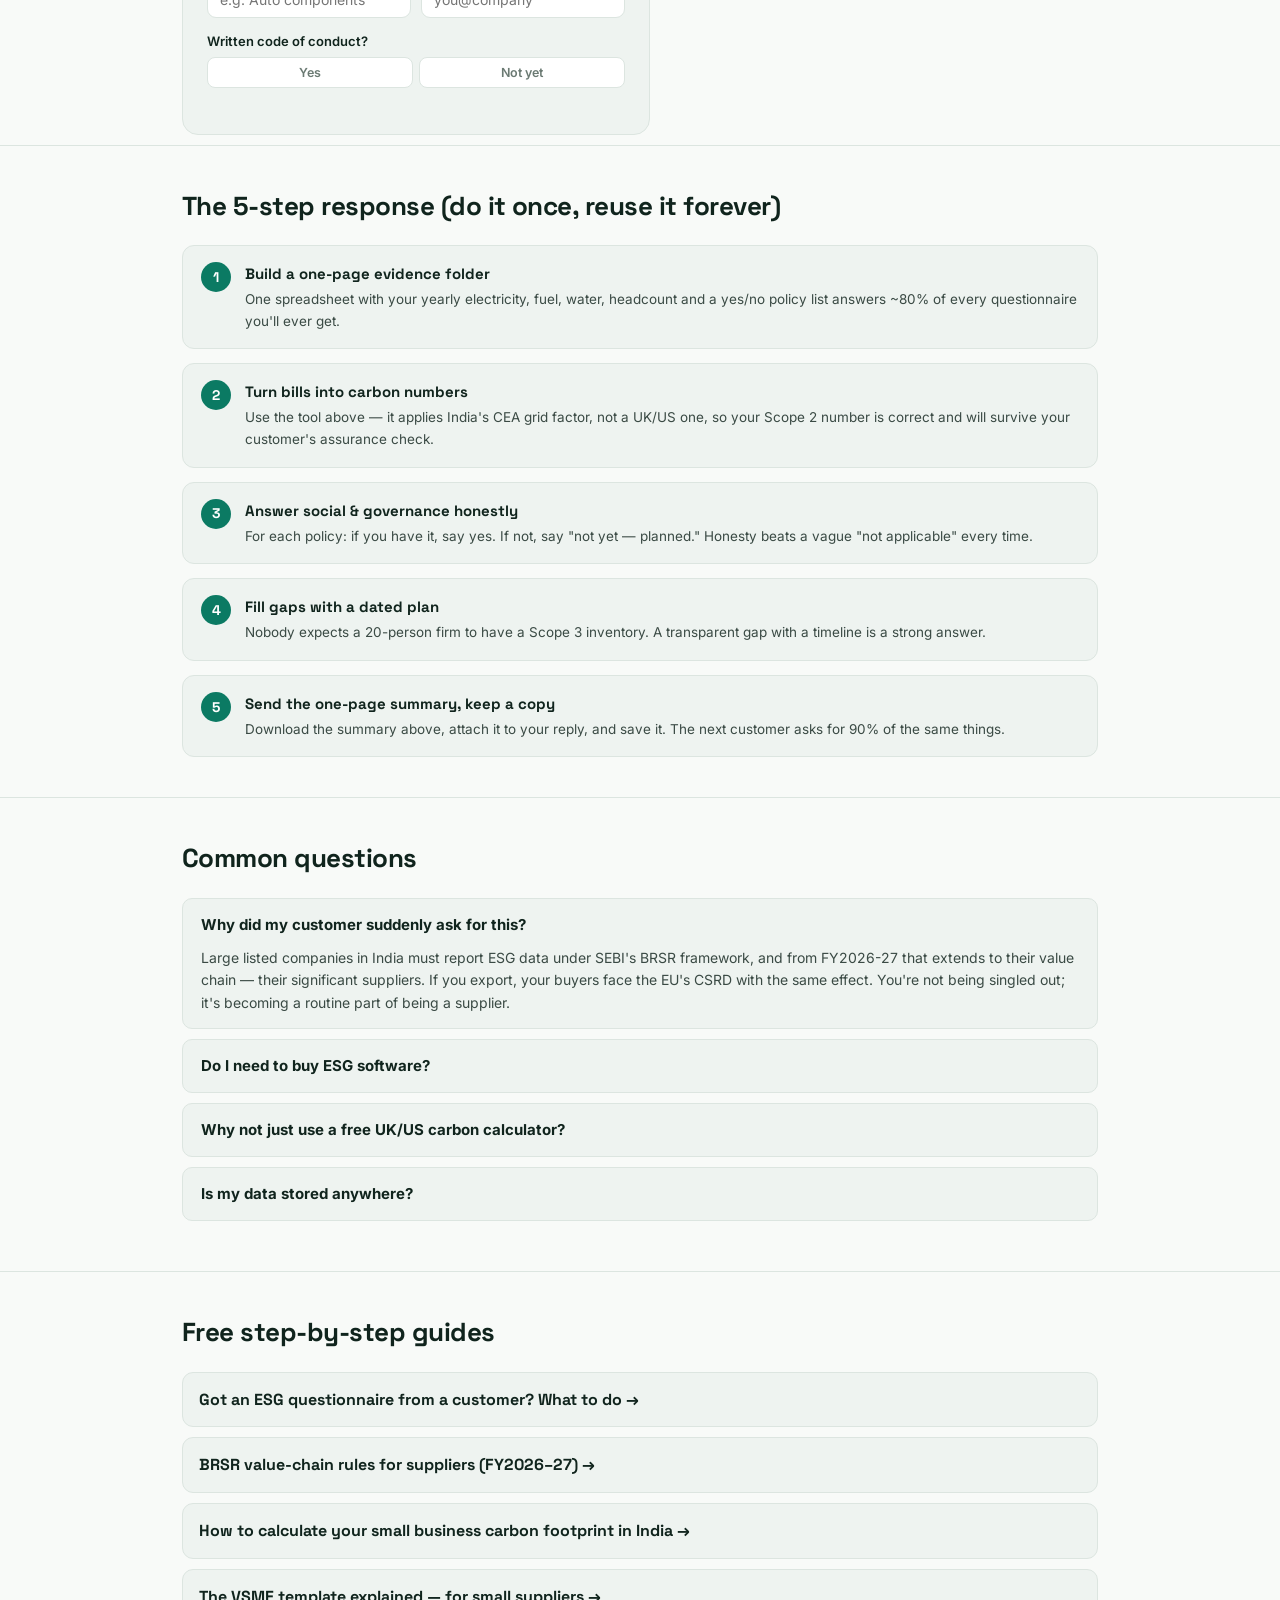
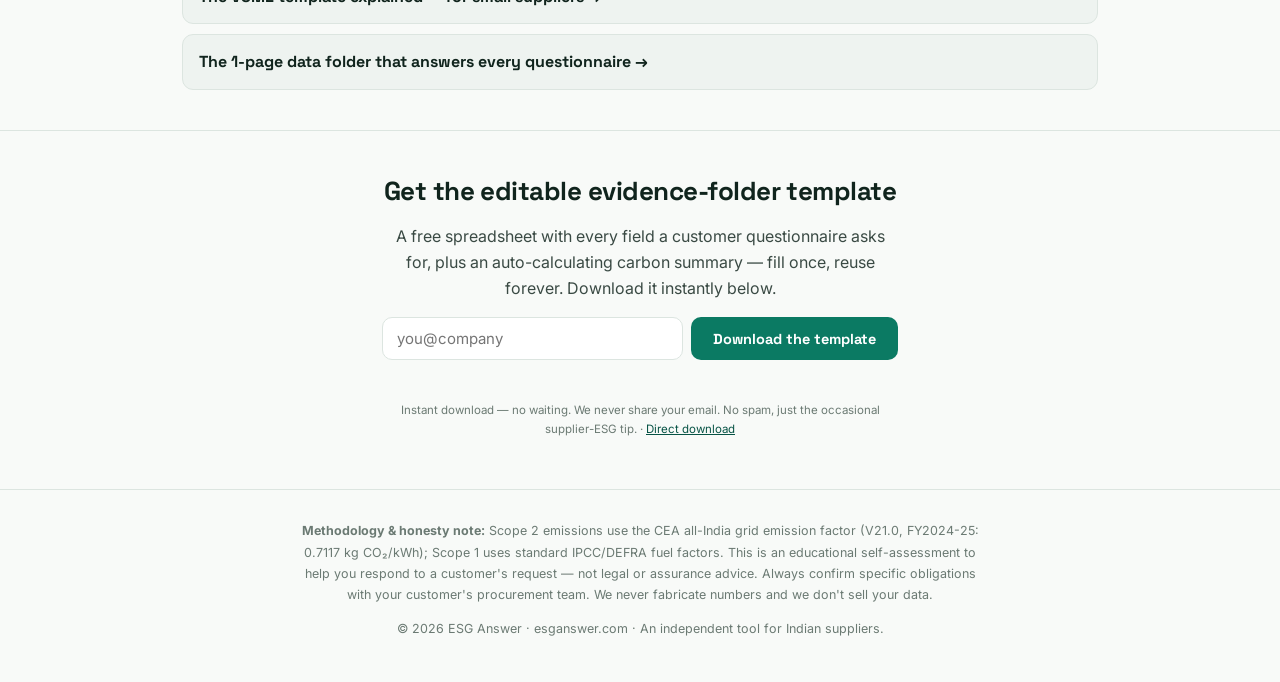
==== commit d44a7183: "Rebrand to a distinct identity + ship evidence-folder template - New visual identity, separate from " ====
--- a/index.html
+++ b/index.html
@@ -13,29 +13,38 @@
 <meta property="og:url" content="https://esganswer.com/">
 <link rel="preconnect" href="https://fonts.googleapis.com">
 <link rel="preconnect" href="https://fonts.gstatic.com" crossorigin>
-<link href="https://fonts.googleapis.com/css2?family=DM+Sans:wght@400;500;600;700&family=Outfit:wght@600;700;800&display=swap" rel="stylesheet">
+<link href="https://fonts.googleapis.com/css2?family=Inter:wght@400;500;600;700&family=Space+Grotesk:wght@500;600;700&display=swap" rel="stylesheet">
+<link rel="icon" href="/favicon.svg" type="image/svg+xml">
+<link rel="icon" href="/favicon-32.png" sizes="32x32" type="image/png">
+<link rel="apple-touch-icon" href="/apple-touch-icon.png">
+<meta name="theme-color" content="#0b7a63">
+<meta property="og:image" content="https://esganswer.com/og-image.png">
+<meta property="og:image:width" content="1200">
+<meta property="og:image:height" content="630">
+<meta name="twitter:card" content="summary_large_image">
+
 <style>
 :root{
-  --green:#16a34a; --green-d:#15803d; --ink:#0f172a; --body:#334155; --muted:#64748b;
-  --bg:#ffffff; --card:#f8fafc; --border:#e2e8f0; --green-light:#f0fdf4;
+  --green:#0b7a63; --green-d:#075345; --ink:#10241d; --body:#3a4a44; --muted:#6b7a73;
+  --bg:#f8faf8; --card:#eef3f0; --border:#dce5e0; --green-light:#e7f4ee;
 }
 *{box-sizing:border-box}
-body{margin:0;font-family:'DM Sans',system-ui,sans-serif;color:var(--body);background:var(--bg);line-height:1.6;-webkit-font-smoothing:antialiased}
-h1,h2,h3,.brand{font-family:'Outfit',sans-serif;color:var(--ink);letter-spacing:-0.02em}
+body{margin:0;font-family:'Inter',system-ui,sans-serif;color:var(--body);background:var(--bg);line-height:1.6;-webkit-font-smoothing:antialiased}
+h1,h2,h3,.brand{font-family:'Space Grotesk',sans-serif;color:var(--ink);letter-spacing:-0.02em}
 a{color:var(--green-d)}
 .wrap{max-width:960px;margin:0 auto;padding:0 22px}
 
 /* header */
 header.site{border-bottom:1px solid var(--border);padding:16px 0;position:sticky;top:0;background:rgba(255,255,255,.92);backdrop-filter:blur(8px);z-index:10}
 .site .wrap{display:flex;align-items:center;justify-content:space-between}
-.brand{font-size:20px;font-weight:800;color:var(--ink);text-decoration:none;display:flex;align-items:center;gap:8px}
+.brand{font-size:20px;font-weight:700;color:var(--ink);text-decoration:none;display:flex;align-items:center;gap:8px}
 .brand svg{color:var(--green)}
 .brand span{color:var(--green)}
 .tagline{font-size:12.5px;color:var(--muted)}
 
 /* hero */
 .hero{padding:48px 0 12px;text-align:center}
-.hero h1{font-size:34px;font-weight:800;line-height:1.15;margin:0 0 14px}
+.hero h1{font-size:34px;font-weight:700;line-height:1.15;margin:0 0 14px}
 .hero p{font-size:17px;color:var(--body);max-width:680px;margin:0 auto 8px}
 .hero .sub{font-size:14px;color:var(--muted)}
 .pill{display:inline-block;background:var(--green-light);color:var(--green-d);font-size:12.5px;font-weight:700;padding:5px 13px;border-radius:99px;margin-bottom:18px}
@@ -61,18 +70,18 @@
 .conv-box.open{display:block}
 
 /* summary */
-.summary{position:sticky;top:84px;background:linear-gradient(160deg,#ffffff,#f0fdf4);border:1px solid var(--border);border-radius:16px;padding:24px}
+.summary{position:sticky;top:84px;background:linear-gradient(160deg,#ffffff,#e7f4ee);border:1px solid var(--border);border-radius:16px;padding:24px}
 .summary h3{font-size:13px;text-transform:uppercase;letter-spacing:.05em;color:var(--muted);margin:0 0 14px;font-weight:700}
-.big-num{font-family:'Outfit';font-size:40px;font-weight:800;color:var(--green-d);line-height:1;letter-spacing:-.03em}
+.big-num{font-family:'Space Grotesk';font-size:40px;font-weight:700;color:var(--green-d);line-height:1;letter-spacing:-.03em}
 .big-num small{font-size:15px;color:var(--muted);font-weight:600}
 .sline{display:flex;justify-content:space-between;align-items:baseline;padding:9px 0;border-bottom:1px solid var(--border);font-size:13.5px}
 .sline:last-of-type{border-bottom:none}
-.sline .v{font-family:'Outfit';font-weight:700;color:var(--ink)}
+.sline .v{font-family:'Space Grotesk';font-weight:700;color:var(--ink)}
 .scope-split{display:flex;gap:8px;margin:14px 0}
 .scope-split>div{flex:1;background:#fff;border:1px solid var(--border);border-radius:10px;padding:10px;text-align:center}
 .scope-split .lab{font-size:11px;color:var(--muted)}
-.scope-split .v{font-family:'Outfit';font-weight:800;font-size:18px;color:var(--ink)}
-.btn{display:block;width:100%;text-align:center;padding:12px;background:var(--green);color:#fff;border:none;border-radius:10px;font-family:'Outfit';font-weight:700;font-size:14.5px;cursor:pointer;margin-top:16px;text-decoration:none}
+.scope-split .v{font-family:'Space Grotesk';font-weight:700;font-size:18px;color:var(--ink)}
+.btn{display:block;width:100%;text-align:center;padding:12px;background:var(--green);color:#fff;border:none;border-radius:10px;font-family:'Space Grotesk';font-weight:700;font-size:14.5px;cursor:pointer;margin-top:16px;text-decoration:none}
 .btn:hover{background:var(--green-d)}
 .btn.secondary{background:#fff;color:var(--green-d);border:1px solid var(--green);margin-top:9px}
 .gaps{margin-top:14px;font-size:12.5px;color:var(--muted)}
@@ -80,11 +89,11 @@
 
 /* content sections */
 section.block{padding:40px 0;border-top:1px solid var(--border)}
-section.block h2{font-size:26px;font-weight:800;margin:0 0 18px}
+section.block h2{font-size:26px;font-weight:700;margin:0 0 18px}
 .steps{display:grid;gap:14px}
 .step{display:flex;gap:14px;background:var(--card);border:1px solid var(--border);border-radius:12px;padding:16px 18px}
-.step .n{flex:none;width:30px;height:30px;border-radius:50%;background:var(--green);color:#fff;font-family:'Outfit';font-weight:800;display:flex;align-items:center;justify-content:center;font-size:14px}
-.step h4{font-family:'Outfit';margin:0 0 3px;font-size:15px;color:var(--ink)}
+.step .n{flex:none;width:30px;height:30px;border-radius:50%;background:var(--green);color:#fff;font-family:'Space Grotesk';font-weight:700;display:flex;align-items:center;justify-content:center;font-size:14px}
+.step h4{font-family:'Space Grotesk';margin:0 0 3px;font-size:15px;color:var(--ink)}
 .step p{margin:0;font-size:13.5px}
 .faq details{border:1px solid var(--border);border-radius:10px;padding:14px 18px;margin-bottom:10px;background:var(--card)}
 .faq summary{font-weight:700;color:var(--ink);cursor:pointer;font-size:15px;list-style:none}
@@ -233,11 +242,11 @@
   <div class="wrap">
     <h2>Free step-by-step guides</h2>
     <div style="display:grid;gap:10px;margin-top:6px">
-      <a href="/got-an-esg-questionnaire/" style="padding:14px 16px;background:var(--card);border:1px solid var(--border);border-radius:11px;text-decoration:none;color:var(--ink);font-family:'Outfit';font-weight:700">Got an ESG questionnaire from a customer? What to do →</a>
-      <a href="/brsr-value-chain-suppliers/" style="padding:14px 16px;background:var(--card);border:1px solid var(--border);border-radius:11px;text-decoration:none;color:var(--ink);font-family:'Outfit';font-weight:700">BRSR value-chain rules for suppliers (FY2026–27) →</a>
-      <a href="/calculate-carbon-footprint-small-business-india/" style="padding:14px 16px;background:var(--card);border:1px solid var(--border);border-radius:11px;text-decoration:none;color:var(--ink);font-family:'Outfit';font-weight:700">How to calculate your small business carbon footprint in India →</a>
-      <a href="/vsme-template-explained/" style="padding:14px 16px;background:var(--card);border:1px solid var(--border);border-radius:11px;text-decoration:none;color:var(--ink);font-family:'Outfit';font-weight:700">The VSME template explained — for small suppliers →</a>
-      <a href="/esg-evidence-folder-msme/" style="padding:14px 16px;background:var(--card);border:1px solid var(--border);border-radius:11px;text-decoration:none;color:var(--ink);font-family:'Outfit';font-weight:700">The 1-page data folder that answers every questionnaire →</a>
+      <a href="/got-an-esg-questionnaire/" style="padding:14px 16px;background:var(--card);border:1px solid var(--border);border-radius:11px;text-decoration:none;color:var(--ink);font-family:'Space Grotesk';font-weight:700">Got an ESG questionnaire from a customer? What to do →</a>
+      <a href="/brsr-value-chain-suppliers/" style="padding:14px 16px;background:var(--card);border:1px solid var(--border);border-radius:11px;text-decoration:none;color:var(--ink);font-family:'Space Grotesk';font-weight:700">BRSR value-chain rules for suppliers (FY2026–27) →</a>
+      <a href="/calculate-carbon-footprint-small-business-india/" style="padding:14px 16px;background:var(--card);border:1px solid var(--border);border-radius:11px;text-decoration:none;color:var(--ink);font-family:'Space Grotesk';font-weight:700">How to calculate your small business carbon footprint in India →</a>
+      <a href="/vsme-template-explained/" style="padding:14px 16px;background:var(--card);border:1px solid var(--border);border-radius:11px;text-decoration:none;color:var(--ink);font-family:'Space Grotesk';font-weight:700">The VSME template explained — for small suppliers →</a>
+      <a href="/esg-evidence-folder-msme/" style="padding:14px 16px;background:var(--card);border:1px solid var(--border);border-radius:11px;text-decoration:none;color:var(--ink);font-family:'Space Grotesk';font-weight:700">The 1-page data folder that answers every questionnaire →</a>
     </div>
   </div>
 </section>
@@ -245,13 +254,13 @@
 <section class="block" style="text-align:center">
   <div class="wrap" style="max-width:560px">
     <h2>Get the editable evidence-folder template</h2>
-    <p style="margin-top:-6px">A free spreadsheet with every field a customer questionnaire asks for — fill once, reuse forever. We'll email it to you.</p>
+    <p style="margin-top:-6px">A free spreadsheet with every field a customer questionnaire asks for, plus an auto-calculating carbon summary — fill once, reuse forever. Download it instantly below.</p>
     <form id="leadForm" onsubmit="return submitLead(event)" style="display:flex;gap:8px;justify-content:center;flex-wrap:wrap;margin-top:14px">
       <input type="email" id="leadEmail" required placeholder="you@company" style="flex:1;min-width:220px;padding:11px 14px;border:1px solid var(--border);border-radius:10px;font-family:inherit;font-size:15px">
-      <button class="btn" type="submit" style="width:auto;margin:0;padding:11px 22px">Send it to me</button>
+      <button class="btn" type="submit" style="width:auto;margin:0;padding:11px 22px">Download the template</button>
     </form>
     <p id="leadMsg" style="font-size:13px;color:var(--green-d);min-height:18px;margin-top:10px"></p>
-    <p style="font-size:11.5px;color:var(--muted)">We never share your email. No spam — the template plus occasional supplier-ESG tips.</p>
+    <p style="font-size:11.5px;color:var(--muted)">Instant download — no waiting. We never share your email. No spam, just the occasional supplier-ESG tip. · <a href="/esg-evidence-folder-template.xlsx" download>Direct download</a></p>
   </div>
 </section>
 
@@ -327,19 +336,26 @@
 }
 calc();
 
-// ===== Email capture =====
-// TODO before launch: paste your Formspree / Netlify Forms endpoint below to actually
-// receive emails. Until then, entries are kept in localStorage only (nothing is sent).
+// ===== Template delivery + email capture =====
+// The template downloads instantly on submit (below). To ALSO collect emails as leads,
+// create a free form at formspree.io and paste its endpoint here (e.g. https://formspree.io/f/abcdwxyz).
+// Leave blank and the download still works — emails are just kept in this browser's localStorage.
 var FORM_ENDPOINT = "";
+var TEMPLATE_URL = "/esg-evidence-folder-template.xlsx";
 function submitLead(e){
   e.preventDefault();
   var em = document.getElementById('leadEmail').value;
+  // capture the lead (non-blocking)
   if(FORM_ENDPOINT){
-    fetch(FORM_ENDPOINT,{method:'POST',headers:{'Content-Type':'application/json'},body:JSON.stringify({email:em,source:'esganswer-template'})}).catch(function(){});
+    fetch(FORM_ENDPOINT,{method:'POST',headers:{'Content-Type':'application/json','Accept':'application/json'},body:JSON.stringify({email:em,source:'esganswer-evidence-folder'})}).catch(function(){});
   } else {
     try{ localStorage.setItem('esg_lead', em); }catch(_){}
   }
-  document.getElementById('leadMsg').textContent = "Thanks — we'll send the template to " + em + " shortly.";
+  // deliver the template immediately
+  var a = document.createElement('a');
+  a.href = TEMPLATE_URL; a.download = 'esg-evidence-folder-template.xlsx';
+  document.body.appendChild(a); a.click(); a.remove();
+  document.getElementById('leadMsg').textContent = "Done — your template is downloading. Didn't start? Use the direct-download link below.";
   document.getElementById('leadForm').reset();
   return false;
 }
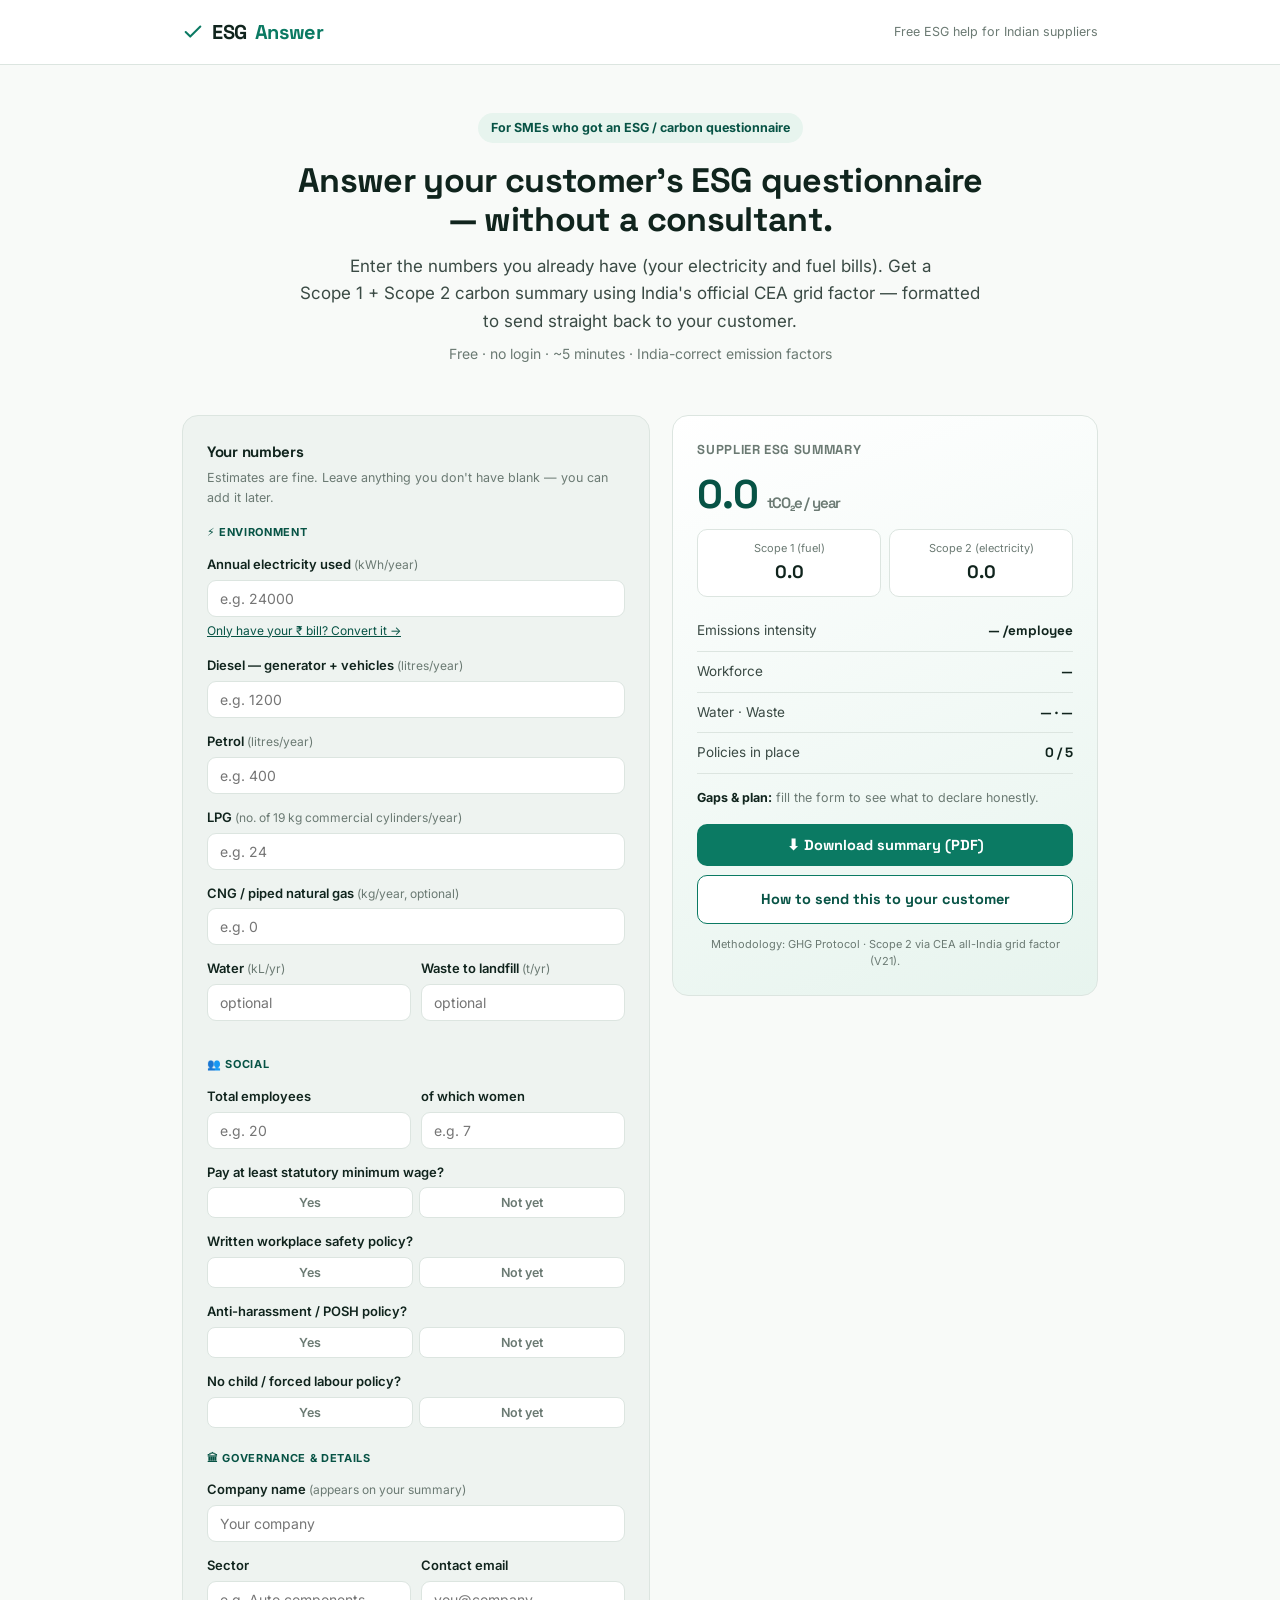
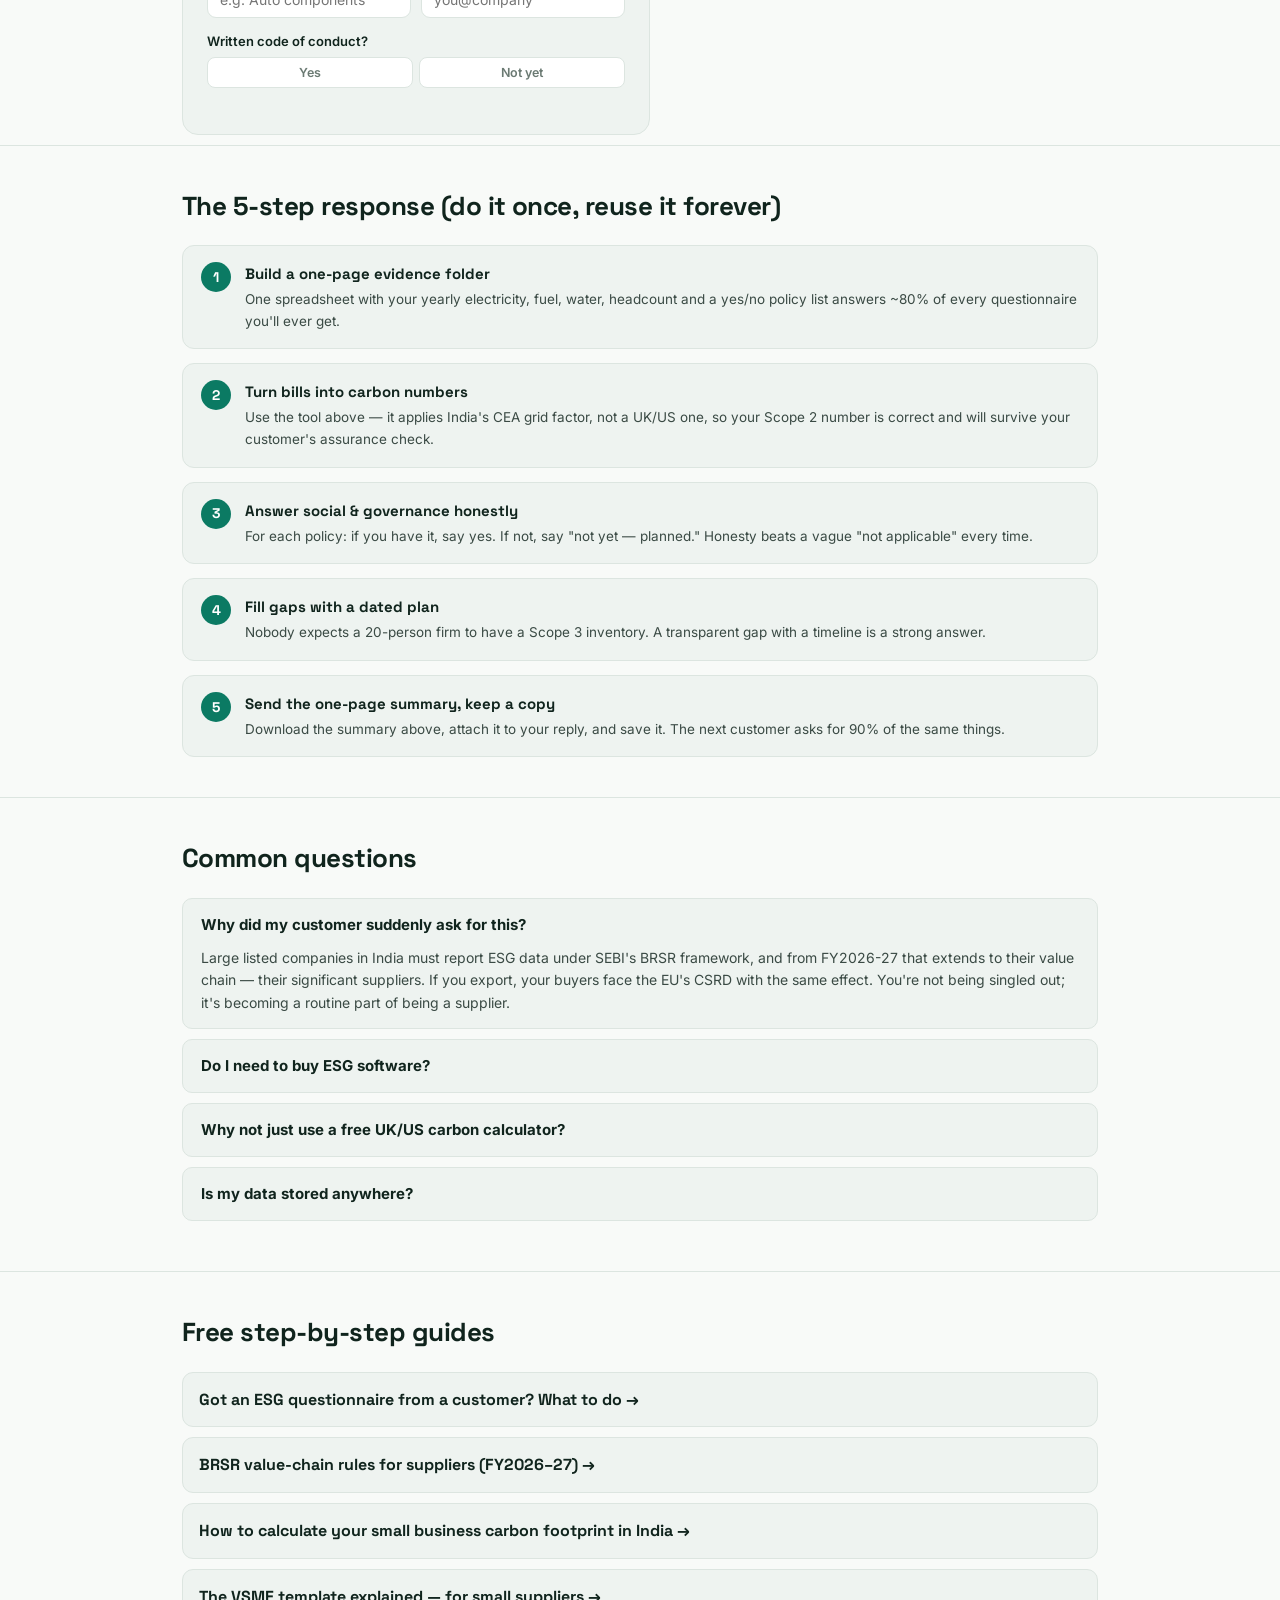
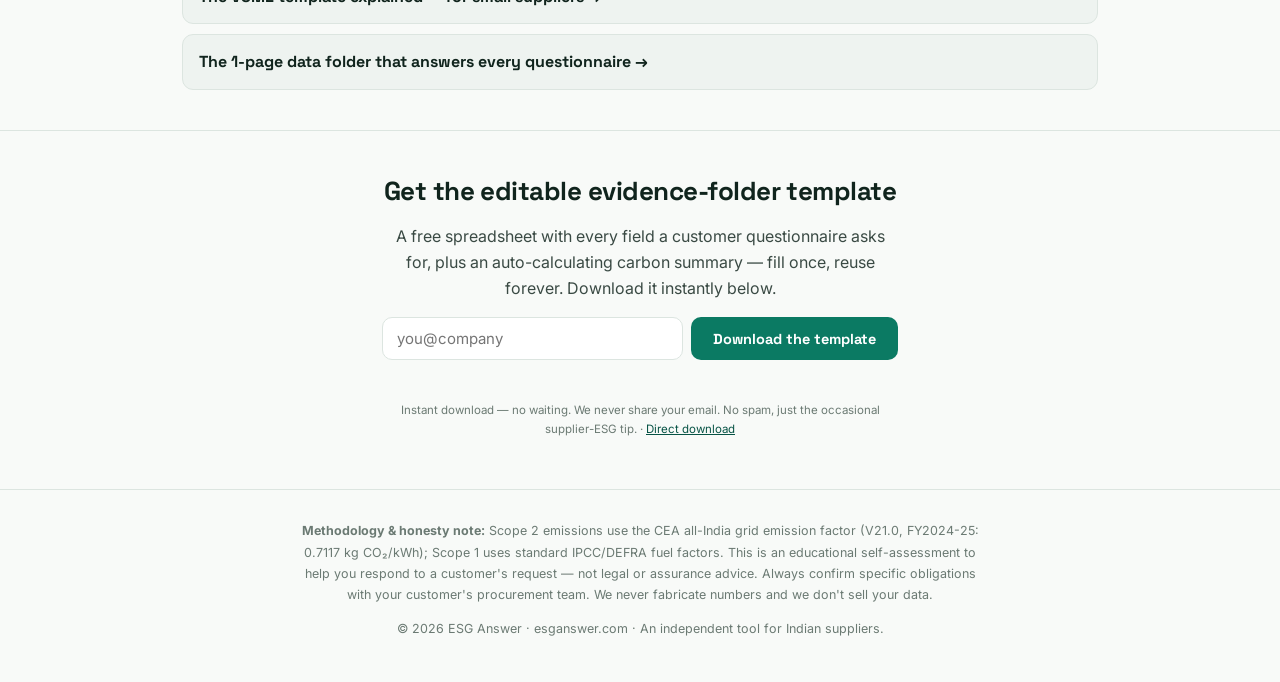
==== commit 0f12fb6a: "Add branded one-page PDF summary export + HowTo schema - Replace bare window.print() with a branded," ====
--- a/index.html
+++ b/index.html
@@ -103,10 +103,23 @@
 footer .method{max-width:680px;margin:0 auto 14px;line-height:1.7}
 
 @media(max-width:780px){.calc{grid-template-columns:1fr}.summary{position:static}.hero h1{font-size:26px}}
+.print-only{display:none}
 @media print{
-  header.site,.hero,.panel,section.block,footer .trustlinks,.btn{display:none!important}
-  .summary{position:static;border:none;background:#fff;padding:0}
-  body{font-size:12px}
+  header.site,.hero,.panel,section.block,footer,.btn{display:none!important}
+  .summary{position:static;border:none;background:#fff;padding:0;max-width:100%}
+  body{font-size:12px;background:#fff}
+  .summary>h3{display:none}
+  .print-only{display:block}
+  .print-head{margin:0 0 16px;border-bottom:2px solid var(--green);padding-bottom:12px}
+  .ph-brand{font-family:'Space Grotesk';font-weight:700;font-size:15px;color:var(--ink)}
+  .ph-brand span{color:var(--green)}
+  .ph-title{font-size:11px;text-transform:uppercase;letter-spacing:.09em;color:var(--muted);margin:12px 0 3px}
+  .ph-co{font-family:'Space Grotesk';font-weight:700;font-size:22px;color:var(--ink);line-height:1.2}
+  .ph-sub{font-size:12px;color:var(--muted);margin-top:2px}
+  .ph-sub span:empty{display:none}
+  .ph-sub span+span:not(:empty):before{content:" · "}
+  .ph-foot{margin-top:18px;font-size:9.5px;line-height:1.5;color:var(--muted);border-top:1px solid var(--border);padding-top:8px}
+  .gaps i{font-style:italic}
 }
 </style>
 <script type="application/ld+json">
@@ -120,6 +133,15 @@
 {"@type":"Question","name":"What if I do not have a policy the questionnaire asks for?","acceptedAnswer":{"@type":"Answer","text":"Say so honestly and add that you intend to create one. Procurement teams consistently rate a transparent 'not yet, but planned' above a vague 'not applicable'."}}
 ]}
 </script>
+<script type="application/ld+json">
+{"@context":"https://schema.org","@type":"HowTo","name":"How to respond to a customer's ESG questionnaire","description":"A five-step method for an Indian SME supplier to answer a customer's ESG, BRSR value-chain or VSME questionnaire — do it once and reuse it.","totalTime":"PT1H","step":[
+{"@type":"HowToStep","position":1,"name":"Build a one-page evidence folder","text":"Put your yearly electricity, fuel, water, headcount and a yes/no policy list in one spreadsheet. It answers about 80% of every questionnaire you will receive."},
+{"@type":"HowToStep","position":2,"name":"Turn bills into carbon numbers","text":"Apply India's CEA grid emission factor (not a UK or US one) so your Scope 2 figure is correct and survives your customer's assurance check."},
+{"@type":"HowToStep","position":3,"name":"Answer social and governance honestly","text":"For each policy, say yes if you have it, or 'not yet — planned' if you do not. Honesty beats a vague 'not applicable'."},
+{"@type":"HowToStep","position":4,"name":"Fill gaps with a dated plan","text":"A transparent gap with a timeline is a strong answer; nobody expects a 20-person firm to have a full Scope 3 inventory."},
+{"@type":"HowToStep","position":5,"name":"Send the one-page summary and keep a copy","text":"Attach the summary to your reply and save it. The next customer will ask for about 90% of the same information."}
+]}
+</script>
 </head>
 <body>
 
@@ -197,6 +219,12 @@
 
     <!-- SUMMARY -->
     <div class="summary" id="summaryCard">
+      <div class="print-only print-head">
+        <div class="ph-brand">ESG<span>Answer</span></div>
+        <div class="ph-title">Supplier ESG Summary</div>
+        <div class="ph-co" id="phCompany">Your company</div>
+        <div class="ph-sub"><span id="phSector"></span><span id="phDate"></span></div>
+      </div>
       <h3>Supplier ESG Summary</h3>
       <div class="big-num"><span id="totalT">0.0</span> <small>tCO₂e / year</small></div>
       <div class="scope-split">
@@ -208,9 +236,10 @@
       <div class="sline"><span>Water · Waste</span><span class="v" id="ww">—</span></div>
       <div class="sline"><span>Policies in place</span><span class="v" id="polcount">0 / 5</span></div>
       <div class="gaps" id="gapsBox"><b>Gaps &amp; plan:</b> fill the form to see what to declare honestly.</div>
-      <button class="btn" onclick="window.print()">⬇ Download / print summary</button>
+      <button class="btn" onclick="downloadSummary()">⬇ Download summary (PDF)</button>
       <a class="btn secondary" href="#how">How to send this to your customer</a>
       <p style="font-size:11px;color:var(--muted);margin:12px 0 0;text-align:center">Methodology: GHG Protocol · Scope 2 via CEA all-India grid factor (V21).</p>
+      <p class="print-only ph-foot">Generated free at esganswer.com · Figures are supplier self-assessed on the GHG Protocol basis using India's official CEA grid emission factor (V21.0, 0.7117 kg CO₂/kWh). Not assurance or legal advice.</p>
     </div>
   </div>
 </main>
@@ -321,6 +350,11 @@
   document.getElementById('wf').textContent = emp>0 ? (emp + (empW>0? ' ('+Math.round(empW/emp*100)+'% women)':'')) : '—';
   document.getElementById('ww').textContent = (water>0?water+' kL':'—') + ' · ' + (waste>0?waste+' t':'—');
 
+  // print-report header
+  var co = (document.getElementById('company').value||'').trim();
+  document.getElementById('phCompany').textContent = co || 'Your company';
+  document.getElementById('phSector').textContent = (document.getElementById('sector').value||'').trim();
+
   // policies
   var polKeys=['minwage','safety','posh','child','coc'];
   var yes = polKeys.filter(function(k){return YN[k]===true;}).length;
@@ -336,18 +370,28 @@
 }
 calc();
 
+// ===== Branded one-page summary (PDF via print) =====
+function downloadSummary(){
+  try{
+    document.getElementById('phDate').textContent =
+      new Date().toLocaleDateString('en-IN',{year:'numeric',month:'short',day:'numeric'});
+  }catch(_){}
+  calc();
+  window.print();
+}
+
 // ===== Template delivery + email capture =====
 // The template downloads instantly on submit (below). To ALSO collect emails as leads,
 // create a free form at formspree.io and paste its endpoint here (e.g. https://formspree.io/f/abcdwxyz).
 // Leave blank and the download still works — emails are just kept in this browser's localStorage.
-var FORM_ENDPOINT = "";
+var FORM_ENDPOINT = "https://formspree.io/f/xeebzkdw";
 var TEMPLATE_URL = "/esg-evidence-folder-template.xlsx";
 function submitLead(e){
   e.preventDefault();
   var em = document.getElementById('leadEmail').value;
   // capture the lead (non-blocking)
   if(FORM_ENDPOINT){
-    fetch(FORM_ENDPOINT,{method:'POST',headers:{'Content-Type':'application/json','Accept':'application/json'},body:JSON.stringify({email:em,source:'esganswer-evidence-folder'})}).catch(function(){});
+    fetch(FORM_ENDPOINT,{method:'POST',headers:{'Accept':'application/json'},body:new URLSearchParams({email:em,source:'esganswer-evidence-folder'})}).catch(function(){});
   } else {
     try{ localStorage.setItem('esg_lead', em); }catch(_){}
   }
